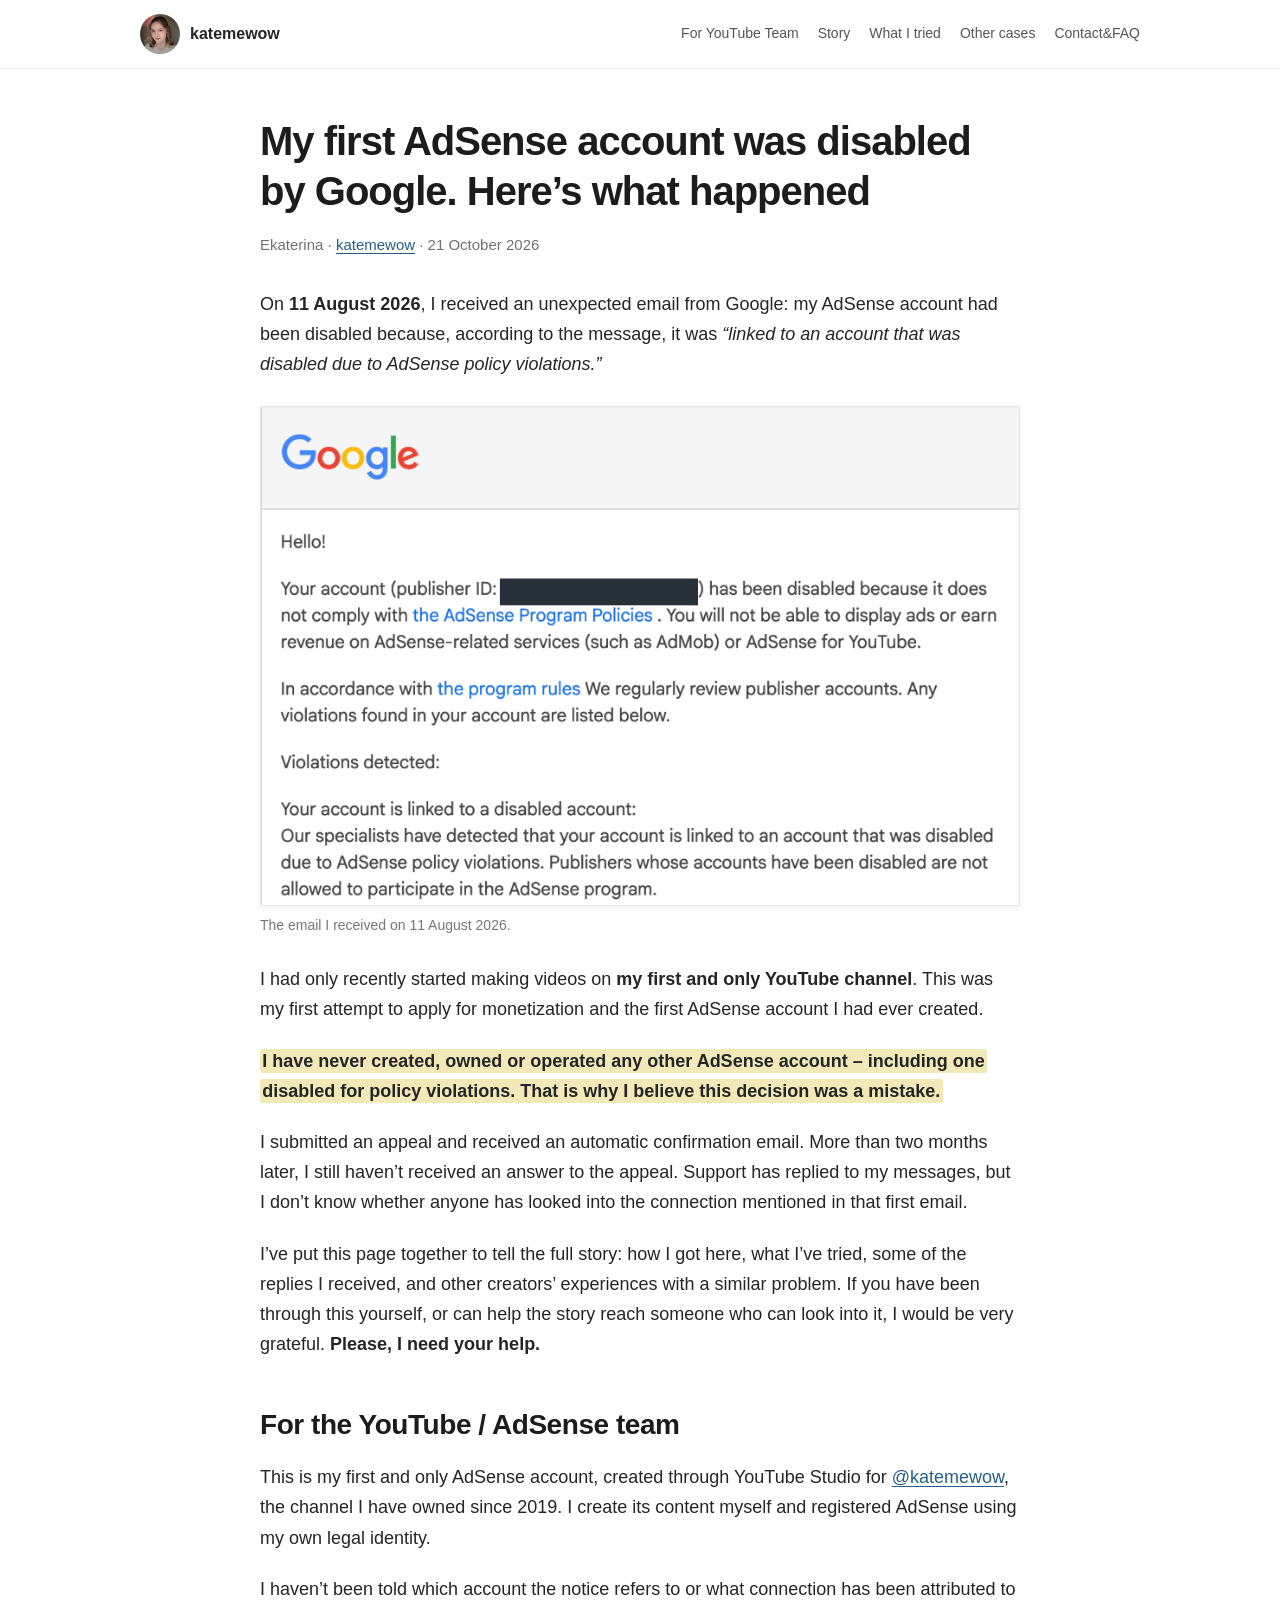
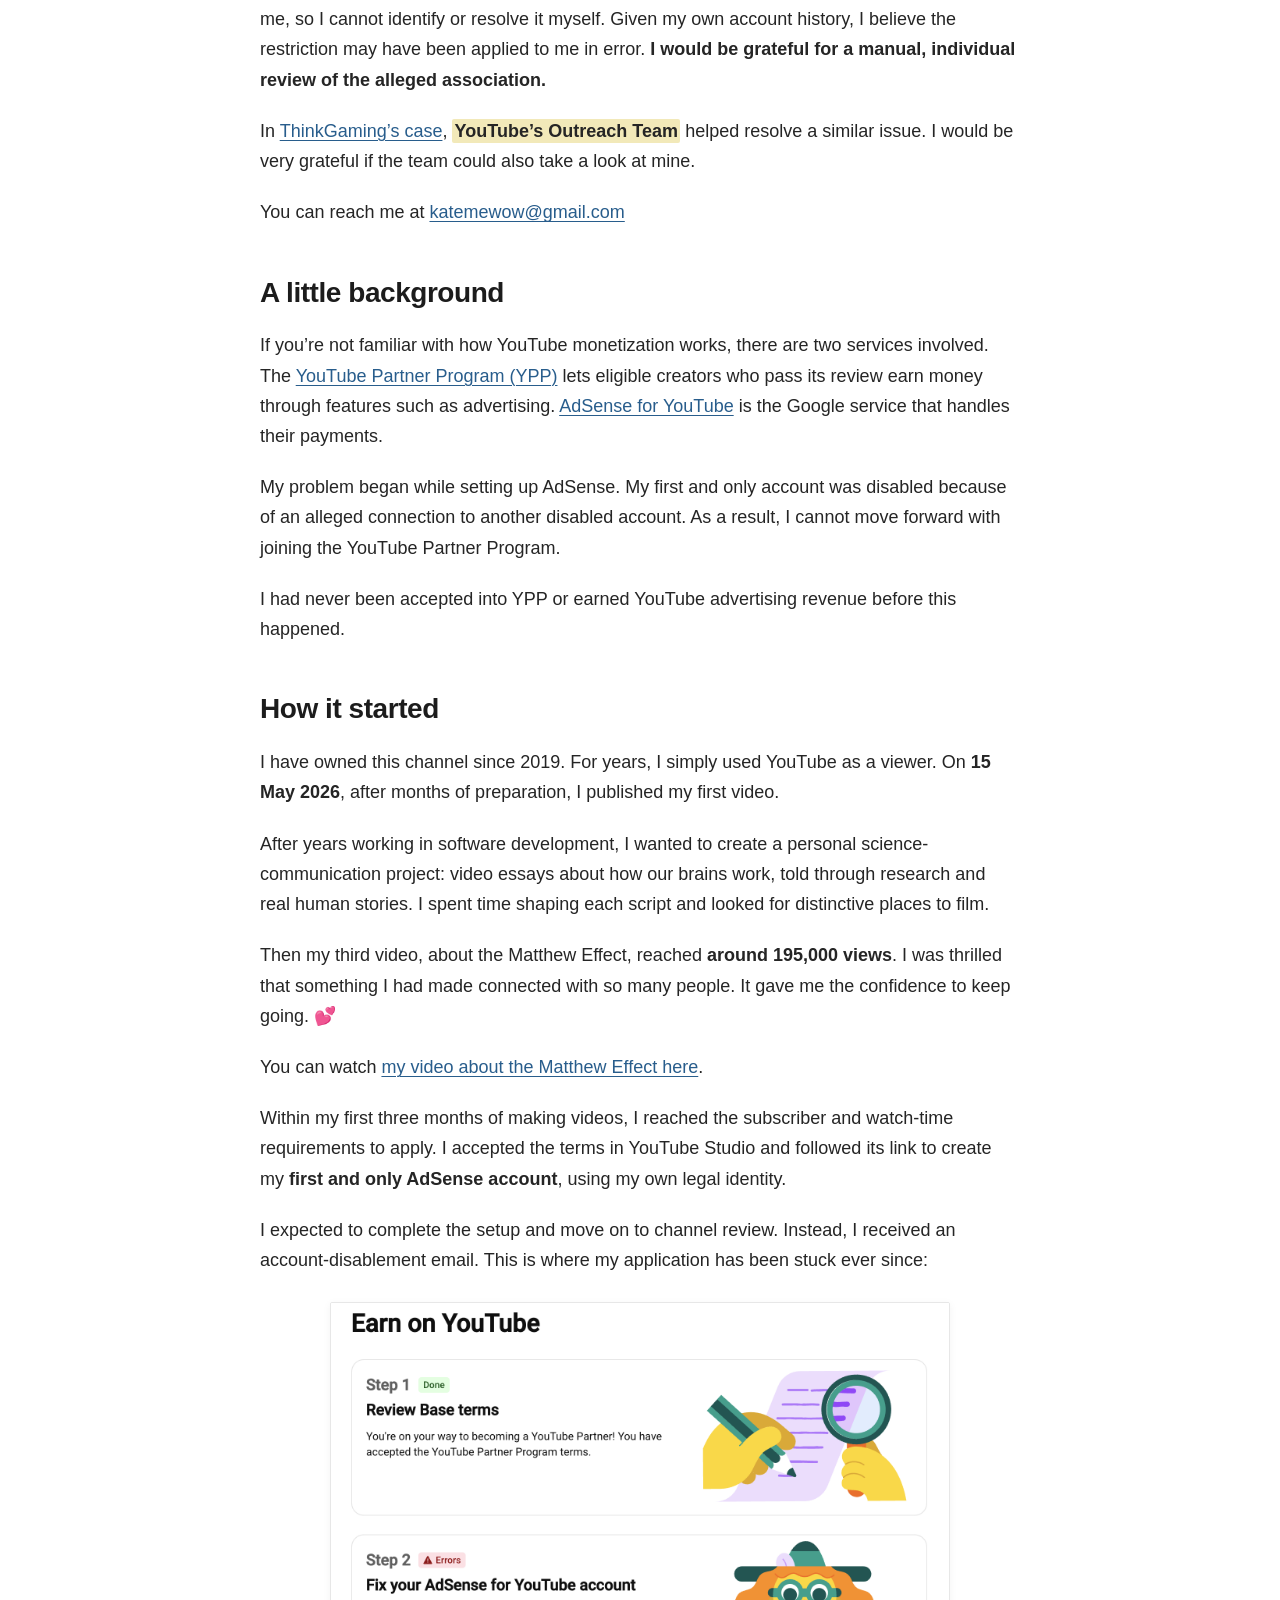
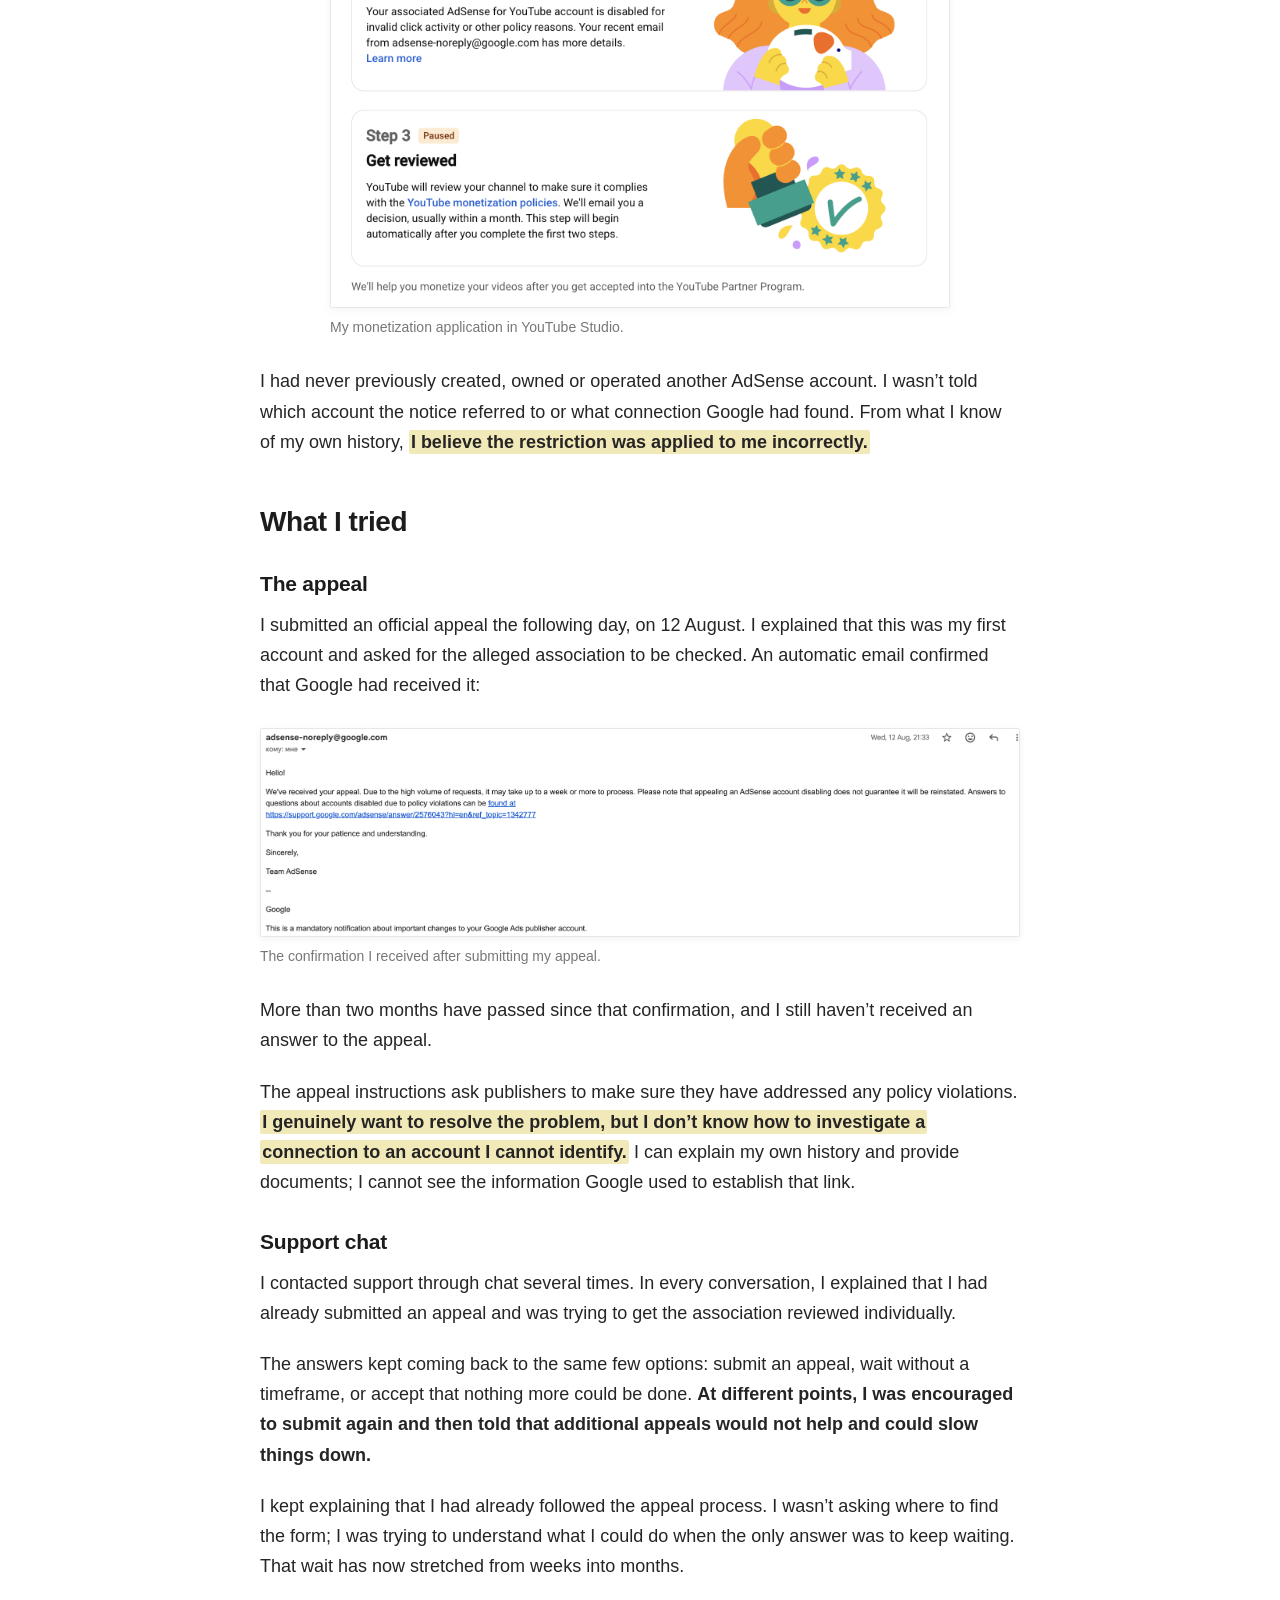
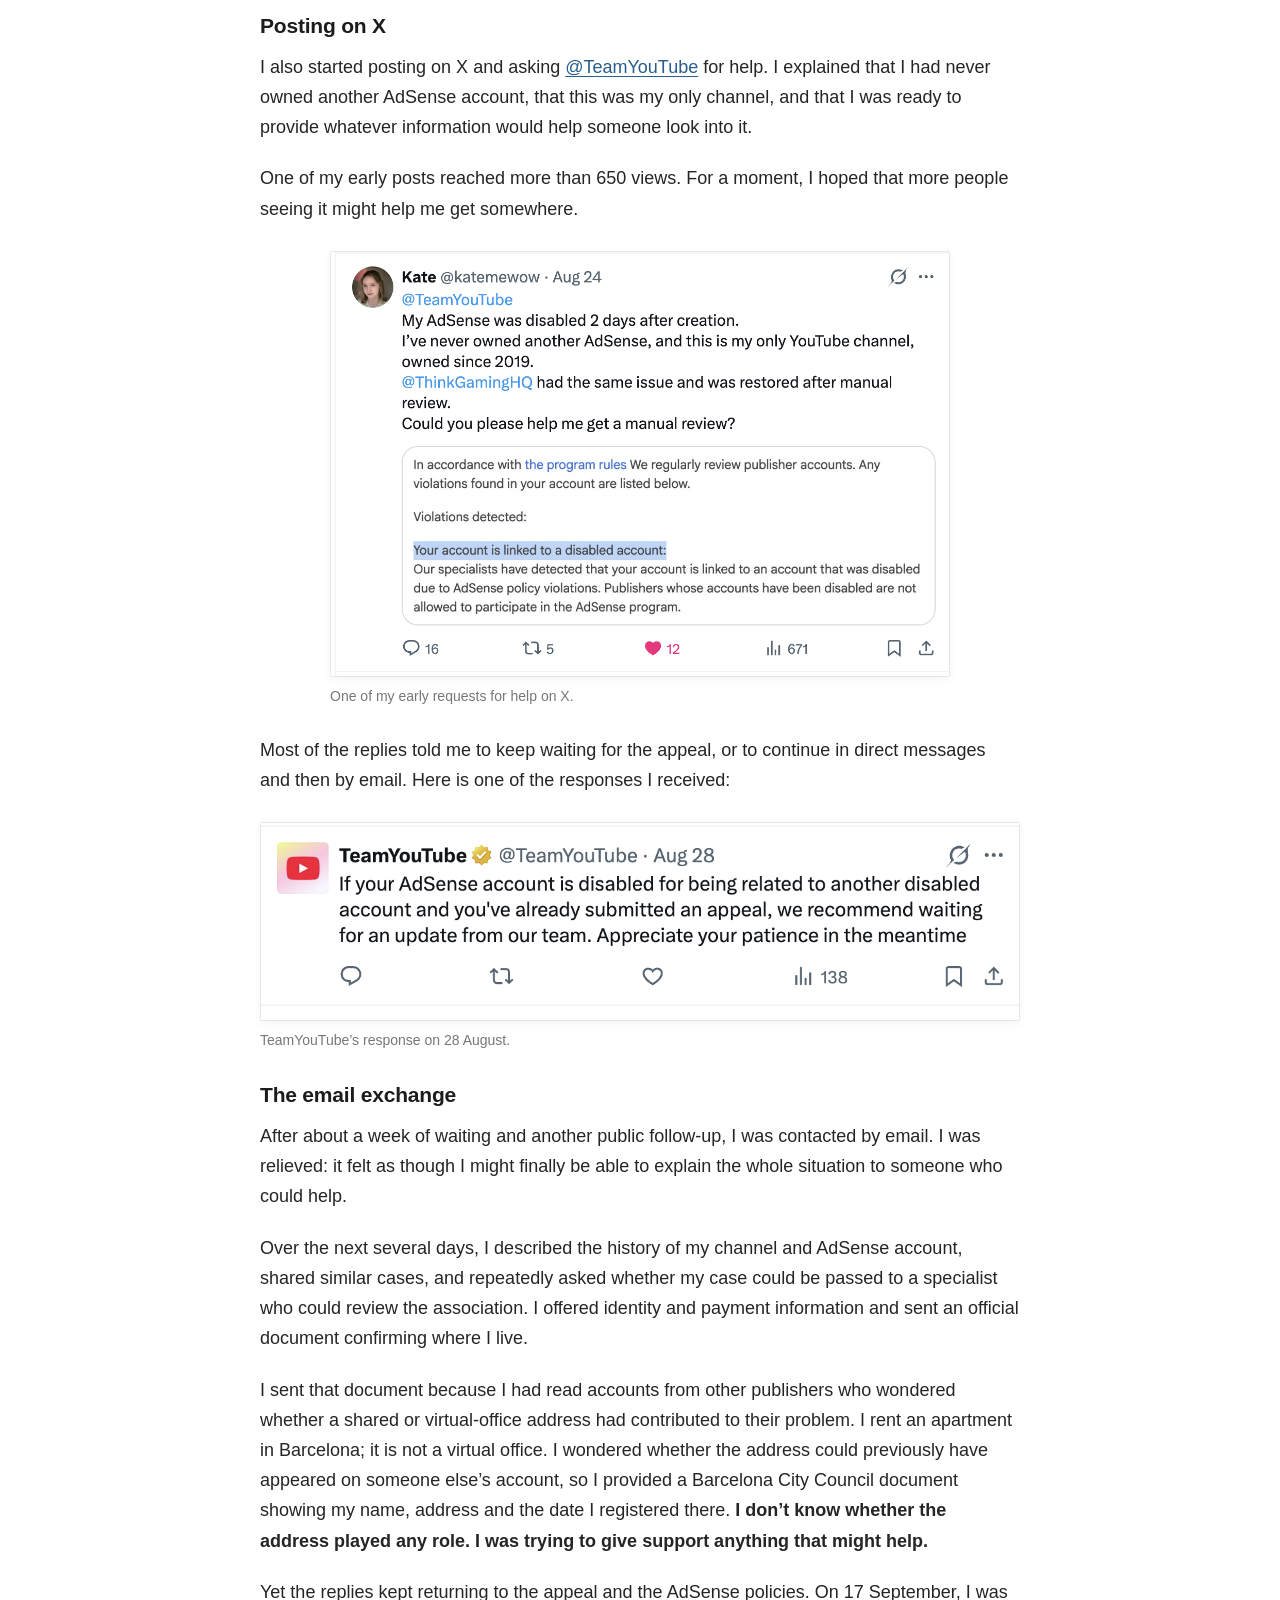
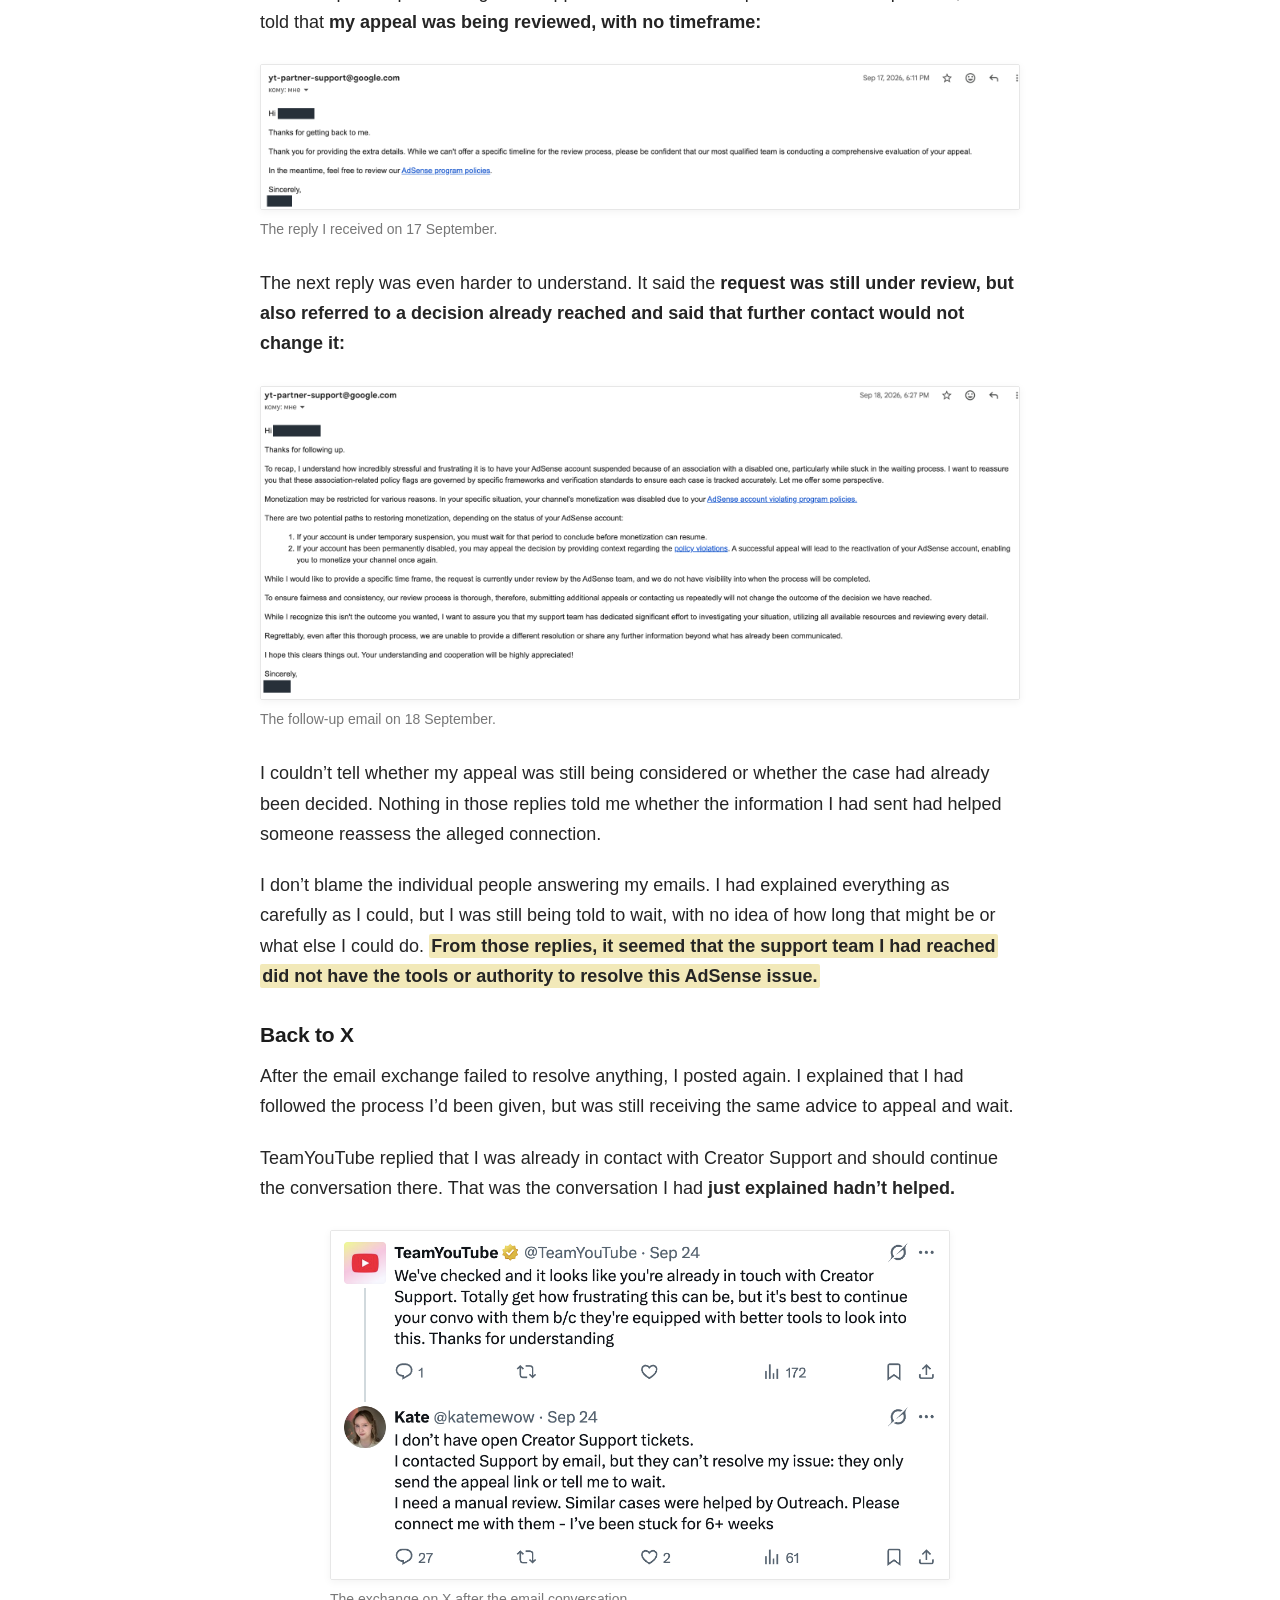
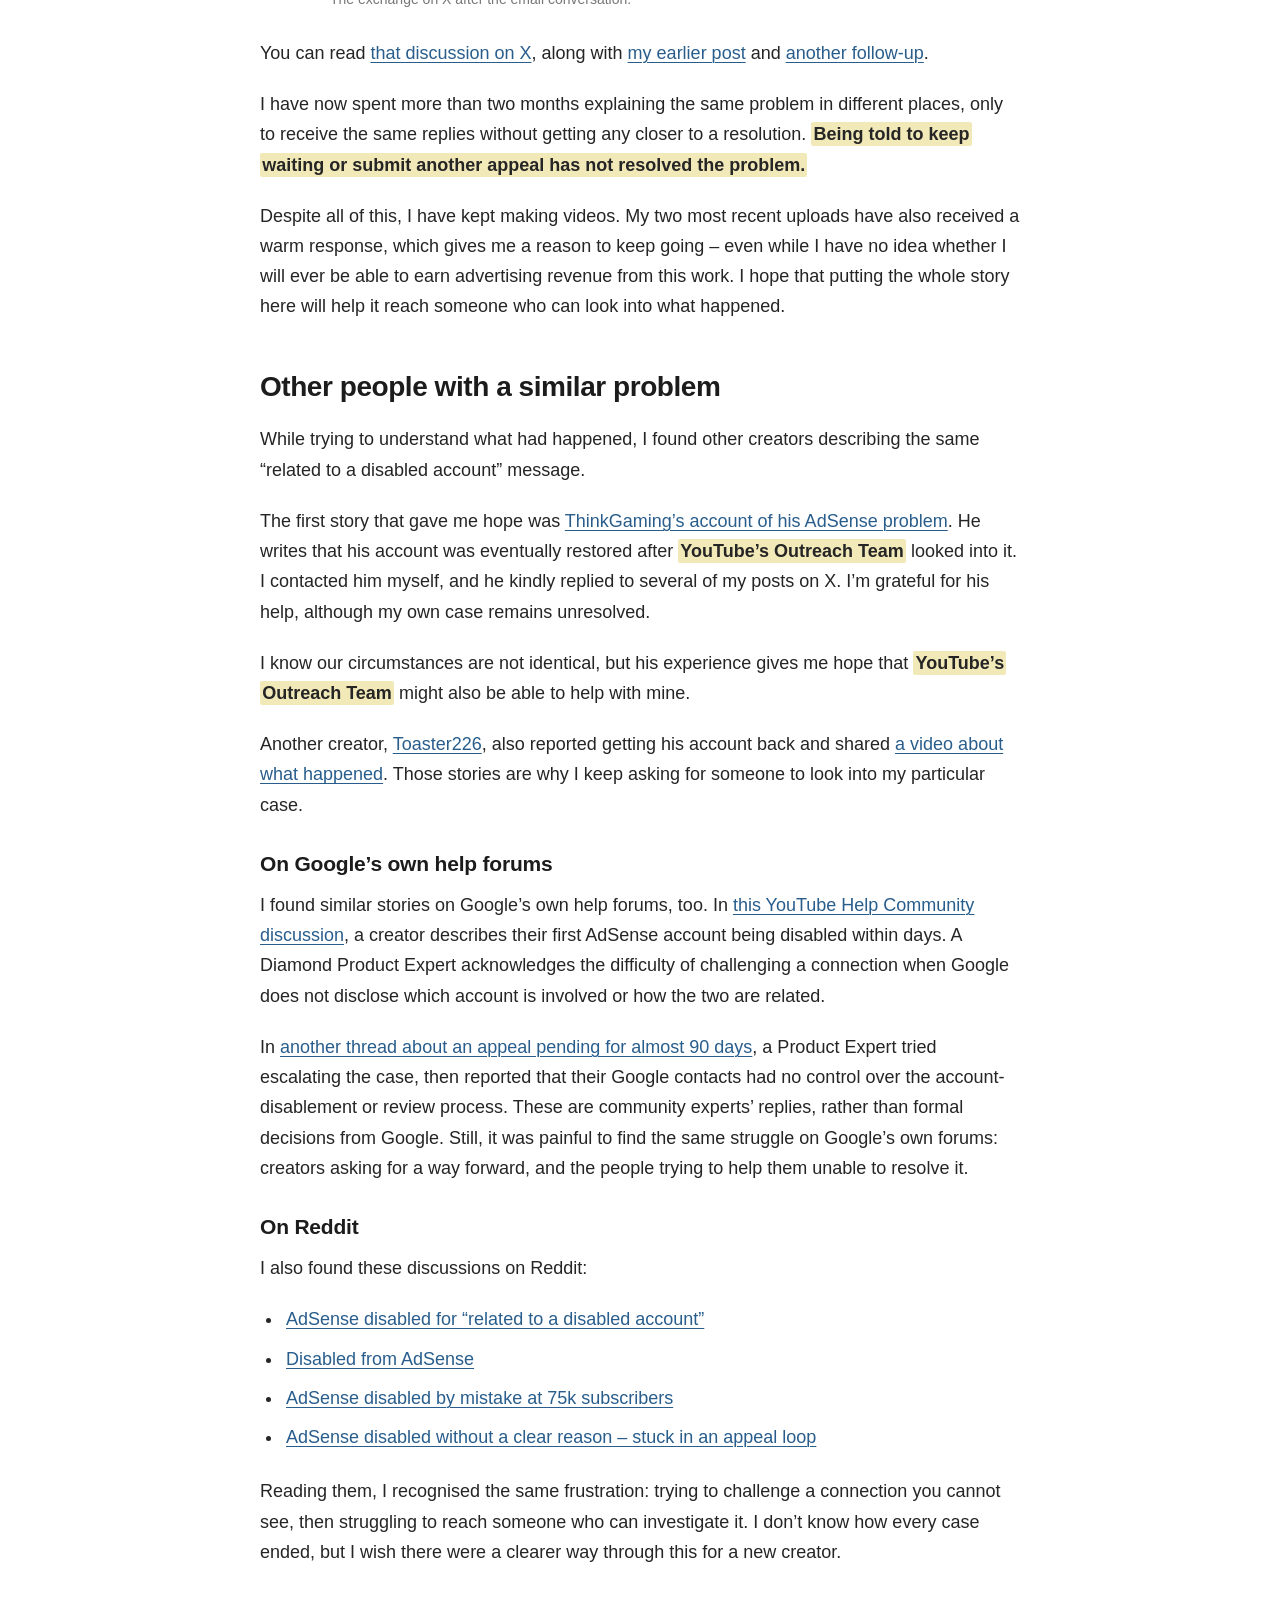
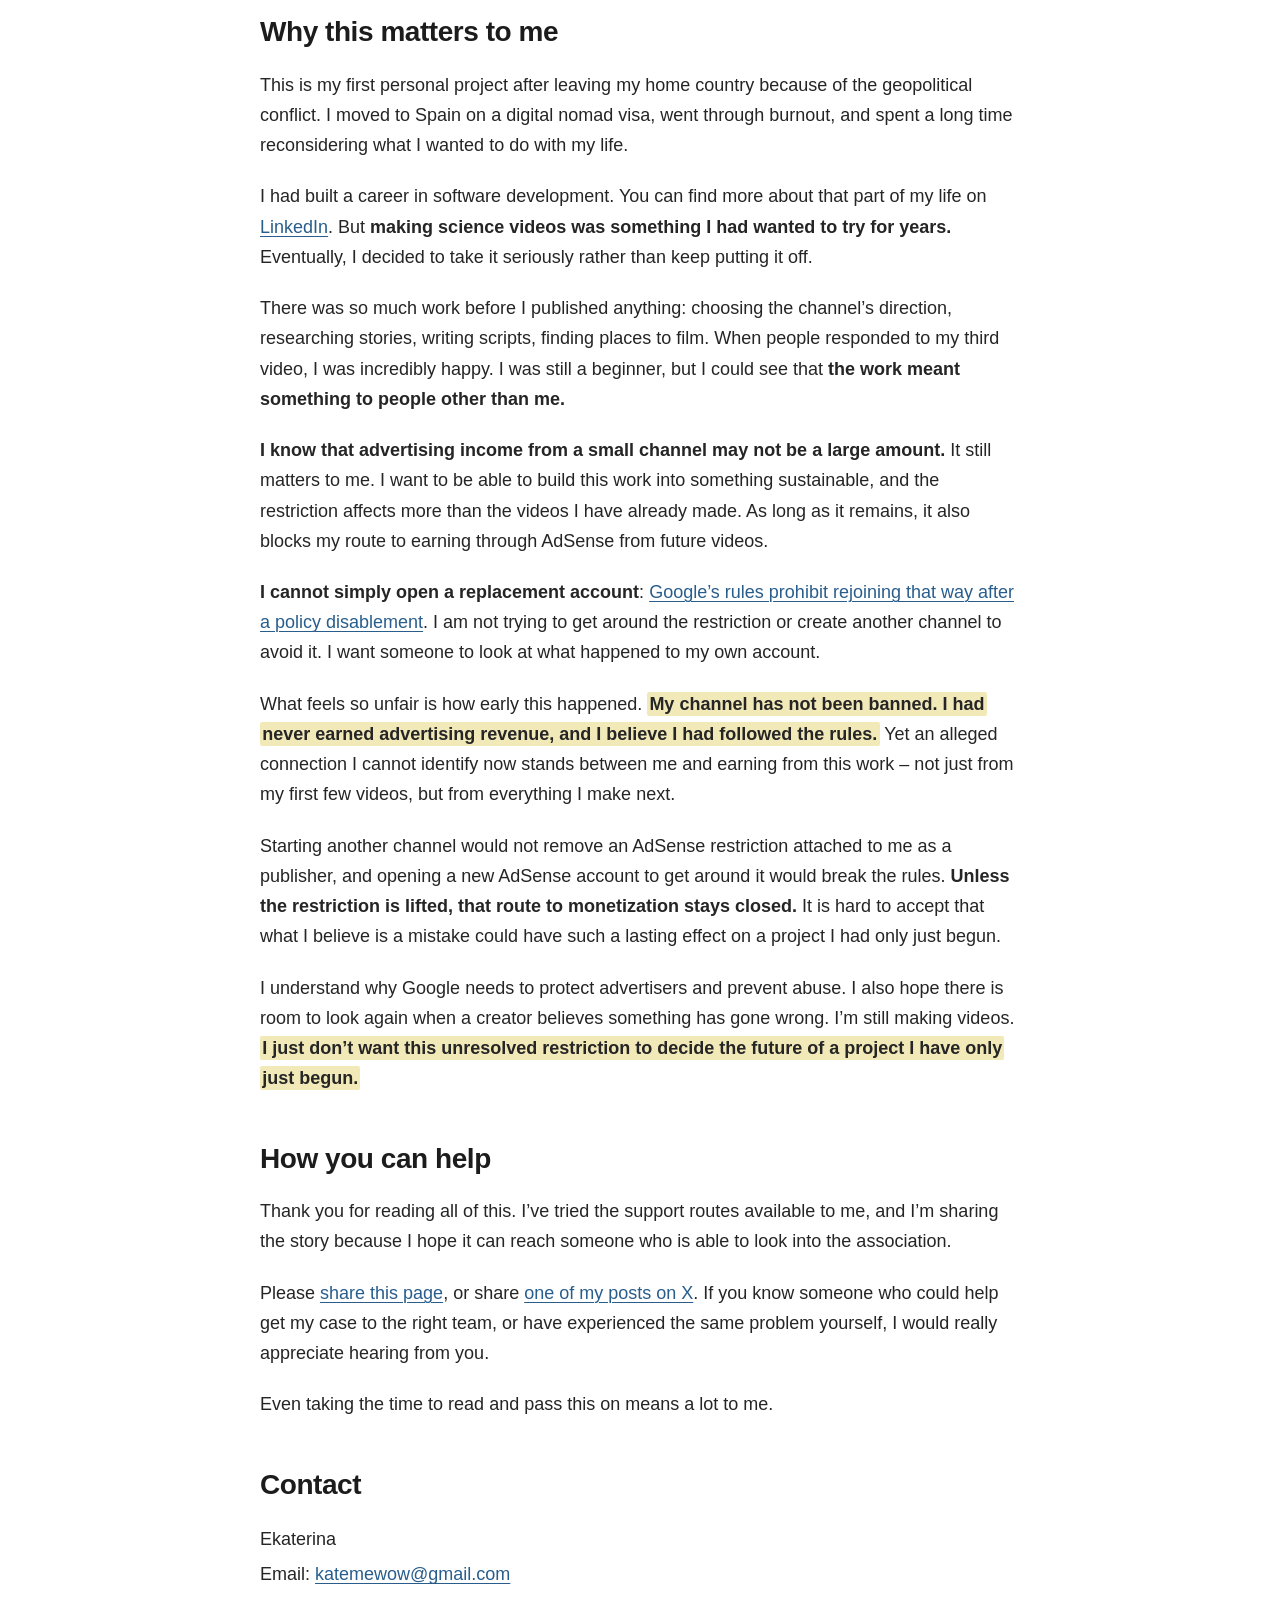
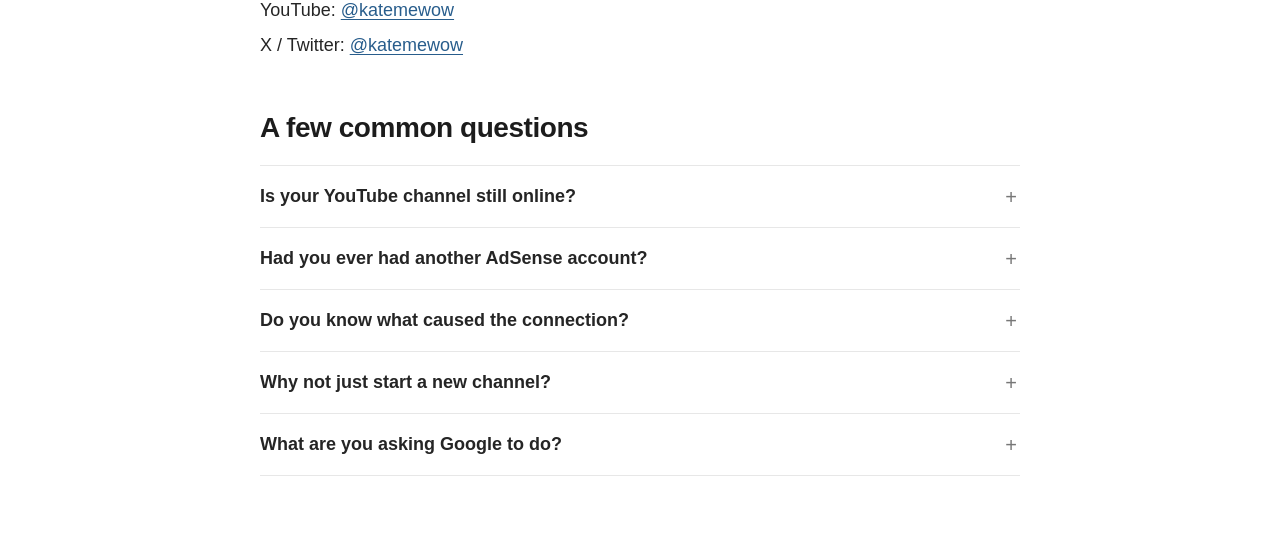
==== adsense-story/index.html @ ad6f1bba "Publish AdSense story" ====
<!DOCTYPE html>

<html lang="en">
<head>
<meta charset="utf-8"/>
<meta content="width=device-width, initial-scale=1" name="viewport"/>
<title>My first AdSense account was disabled by Google. Here’s what happened | katemewow</title>
<meta content="My first AdSense account was disabled as related to a disabled account. I’m sharing what happened, my attempts to get help, and why I’m asking for a manual review." name="description"/>
<meta content="AdSense related to a disabled account, account related to a disabled account, AdSense appeal, katemewow" name="keywords"/>
<link href="https://katemewow.github.io/adsense-story/" rel="canonical"/>
<meta content="article" property="og:type"/>
<meta content="My first AdSense account was disabled by Google. Here’s what happened" property="og:title"/>
<meta content="My first AdSense account was disabled as related to a disabled account. I’m sharing what happened, my attempts to get help, and why I’m asking for a manual review." property="og:description"/>
<meta content="https://katemewow.github.io/adsense-story/" property="og:url"/>
<meta content="https://katemewow.github.io/assets/social-card.png" property="og:image"/>
<meta content="1200" property="og:image:width"/>
<meta content="630" property="og:image:height"/>
<meta content="summary_large_image" name="twitter:card"/>
<meta content="@katemewow" name="twitter:creator"/>
<link href="../assets/favicon.svg" rel="icon" type="image/svg+xml"/>
<link href="../assets/css/article.css?v=4" rel="stylesheet"/>
<script type="application/ld+json">{"@context": "https://schema.org", "@type": "Article", "headline": "My first AdSense account was disabled by Google. Here’s what happened", "description": "My first AdSense account was disabled as related to a disabled account. I’m sharing what happened, my attempts to get help, and why I’m asking for a manual review.", "inLanguage": "en", "author": {"@type": "Person", "name": "Ekaterina", "url": "https://www.youtube.com/@katemewow"}, "dateModified": "2026-10-21", "mainEntityOfPage": "https://katemewow.github.io/adsense-story/"}</script>
<script defer="" src="../assets/js/config.js"></script>
<script defer="" src="../assets/js/article.js"></script>
</head>
<body>
<a class="skip-link" href="#article">Skip to article</a>
<header class="site-header">
<div class="site-header-inner">
<a aria-label="katemewow – back to the top" class="author-link" href="#top">
<img alt="Ekaterina" decoding="async" height="40" src="../assets/avatar.webp" width="40"/>
<span>katemewow</span>
</a>
<nav aria-label="Article sections"><a href="#team">For YouTube Team</a>
<a href="#beginning">Story</a>
<a href="#attempts">What I tried</a>
<a href="#similar-cases">Other cases</a>
<a href="#contact">Contact&amp;FAQ</a>
</nav>
</div>
</header>
<main id="article"><article id="top">
<header>
<h1>My first AdSense account was disabled by Google. Here’s what happened</h1>
<p class="byline">Ekaterina · <a href="https://www.youtube.com/@katemewow">katemewow</a> · 21 October 2026</p>
</header>
<p>On <strong>11 August 2026</strong>, I received an unexpected email from Google: my AdSense account had been disabled because, according to the message, it was <em>“linked to an account that was disabled due to AdSense policy violations.”</em></p>
<figure>
<a aria-label="Open screenshot: Google’s email saying my AdSense account is linked to a disabled account" class="screenshot" href="../assets/evidence/disablement-full.png" rel="noopener" target="_blank">
<img alt="Google’s email saying my AdSense account is linked to a disabled account" decoding="async" height="575" loading="eager" src="../assets/evidence/disablement.webp" width="876"/>
</a>
<figcaption>The email I received on 11 August 2026.</figcaption>
</figure>
<p>I had only recently started making videos on <strong>my first and only YouTube channel</strong>. This was my first attempt to apply for monetization and the first AdSense account I had ever created.</p>
<p><mark>I have never created, owned or operated any other AdSense account – including one disabled for policy violations. That is why I believe this decision was a mistake.</mark></p>
<p>I submitted an appeal and received an automatic confirmation email. More than two months later, I still haven’t received an answer to the appeal. Support has replied to my messages, but I don’t know whether anyone has looked into the connection mentioned in that first email.</p>
<p>I’ve put this page together to tell the full story: how I got here, what I’ve tried, some of the replies I received, and other creators’ experiences with a similar problem. If you have been through this yourself, or can help the story reach someone who can look into it, I would be very grateful. <strong>Please, I need your help.</strong></p>
<section aria-labelledby="team">
<h2 id="team">For the YouTube / AdSense team</h2>
<p>This is my first and only AdSense account, created through YouTube Studio for <a href="https://www.youtube.com/@katemewow">@katemewow</a>, the channel I have owned since 2019. I create its content myself and registered AdSense using my own legal identity.</p>
<p>I haven’t been told which account the notice refers to or what connection has been attributed to me, so I cannot identify or resolve it myself. Given my own account history, I believe the restriction may have been applied to me in error. <strong>I would be grateful for a manual, individual review of the alleged association.</strong></p>
<p>In <a href="#thinkgaming">ThinkGaming’s case</a>, <mark>YouTube’s Outreach Team</mark> helped resolve a similar issue. I would be very grateful if the team could also take a look at mine.</p>
<p>You can reach me at <a href="mailto:katemewow@gmail.com">katemewow@gmail.com</a></p>
</section>
<section aria-labelledby="background">
<h2 id="background">A little background</h2>
<p>If you’re not familiar with how YouTube monetization works, there are two services involved. The <a href="https://support.google.com/youtube/answer/72851?hl=en">YouTube Partner Program (YPP)</a> lets eligible creators who pass its review earn money through features such as advertising. <a href="https://support.google.com/youtube/answer/11602441?hl=en">AdSense for YouTube</a> is the Google service that handles their payments.</p>
<p>My problem began while setting up AdSense. My first and only account was disabled because of an alleged connection to another disabled account. As a result, I cannot move forward with joining the YouTube Partner Program.</p>
<p>I had never been accepted into YPP or earned YouTube advertising revenue before this happened.</p>
</section>
<section aria-labelledby="beginning">
<h2 id="beginning">How it started</h2>
<p>I have owned this channel since 2019. For years, I simply used YouTube as a viewer. On <strong>15 May 2026</strong>, after months of preparation, I published my first video.</p>
<p>After years working in software development, I wanted to create a personal science-communication project: video essays about how our brains work, told through research and real human stories. I spent time shaping each script and looked for distinctive places to film.</p>
<p>Then my third video, about the Matthew Effect, reached <strong>around 195,000 views</strong>. I was thrilled that something I had made connected with so many people. It gave me the confidence to keep going. 💕</p>
<p>You can watch <a href="https://www.youtube.com/watch?v=vVRmbf3TnPk">my video about the Matthew Effect here</a>.</p>
<p>Within my first three months of making videos, I reached the subscriber and watch-time requirements to apply. I accepted the terms in YouTube Studio and followed its link to create my <strong>first and only AdSense account</strong>, using my own legal identity.</p>
<p>I expected to complete the setup and move on to channel review. Instead, I received an account-disablement email. This is where my application has been stuck ever since:</p>
<figure class="compact">
<a aria-label="Open screenshot: YouTube Studio showing an AdSense error and a paused channel review" class="screenshot" href="../assets/evidence/studio-full.png" rel="noopener" target="_blank">
<img alt="YouTube Studio showing an AdSense error and a paused channel review" decoding="async" height="1548" loading="lazy" src="../assets/evidence/studio.webp" width="1584"/>
</a>
<figcaption>My monetization application in YouTube Studio.</figcaption>
</figure>
<p>I had never previously created, owned or operated another AdSense account. I wasn’t told which account the notice referred to or what connection Google had found. From what I know of my own history, <mark>I believe the restriction was applied to me incorrectly.</mark></p>
</section>
<section aria-labelledby="attempts">
<h2 id="attempts">What I tried</h2>
<h3 id="appeal">The appeal</h3>
<p>I submitted an official appeal the following day, on 12 August. I explained that this was my first account and asked for the alleged association to be checked. An automatic email confirmed that Google had received it:</p>
<figure>
<a aria-label="Open screenshot: The automatic email confirming receipt of my appeal on 12 August" class="screenshot" href="../assets/evidence/appeal-full.png" rel="noopener" target="_blank">
<img alt="The automatic email confirming receipt of my appeal on 12 August" decoding="async" height="519" loading="lazy" src="../assets/evidence/appeal.webp" width="1895"/>
</a>
<figcaption>The confirmation I received after submitting my appeal.</figcaption>
</figure>
<p>More than two months have passed since that confirmation, and I still haven’t received an answer to the appeal.</p>
<p>The appeal instructions ask publishers to make sure they have addressed any policy violations. <mark>I genuinely want to resolve the problem, but I don’t know how to investigate a connection to an account I cannot identify.</mark> I can explain my own history and provide documents; I cannot see the information Google used to establish that link.</p>
<h3 id="chat">Support chat</h3>
<p>I contacted support through chat several times. In every conversation, I explained that I had already submitted an appeal and was trying to get the association reviewed individually.</p>
<p>The answers kept coming back to the same few options: submit an appeal, wait without a timeframe, or accept that nothing more could be done. <strong>At different points, I was encouraged to submit again and then told that additional appeals would not help and could slow things down.</strong></p>
<p>I kept explaining that I had already followed the appeal process. I wasn’t asking where to find the form; I was trying to understand what I could do when the only answer was to keep waiting. That wait has now stretched from weeks into months.</p>
<h3 id="x-posts">Posting on X</h3>
<p>I also started posting on X and asking <a href="https://x.com/TeamYouTube">@TeamYouTube</a> for help. I explained that I had never owned another AdSense account, that this was my only channel, and that I was ready to provide whatever information would help someone look into it.</p>
<p>One of my early posts reached more than 650 views. For a moment, I hoped that more people seeing it might help me get somewhere.</p>
<figure class="compact">
<a aria-label="Open screenshot: My early post asking TeamYouTube for a manual review, showing 671 views" class="screenshot" href="../assets/evidence/x-posts-full.png" rel="noopener" target="_blank">
<img alt="My early post asking TeamYouTube for a manual review, showing 671 views" decoding="async" height="822" loading="lazy" src="../assets/evidence/x-posts.webp" width="1199"/>
</a>
<figcaption>One of my early requests for help on X.</figcaption>
</figure>
<p>Most of the replies told me to keep waiting for the appeal, or to continue in direct messages and then by email. Here is one of the responses I received:</p>
<figure>
<a aria-label="Open screenshot: TeamYouTube’s reply recommending that I wait for an appeal update" class="screenshot" href="../assets/evidence/x-wait-full.png" rel="noopener" target="_blank">
<img alt="TeamYouTube’s reply recommending that I wait for an appeal update" decoding="async" height="306" loading="lazy" src="../assets/evidence/x-wait.webp" width="1178"/>
</a>
<figcaption>TeamYouTube’s response on 28 August.</figcaption>
</figure>
<h3 id="email">The email exchange</h3>
<p>After about a week of waiting and another public follow-up, I was contacted by email. I was relieved: it felt as though I might finally be able to explain the whole situation to someone who could help.</p>
<p>Over the next several days, I described the history of my channel and AdSense account, shared similar cases, and repeatedly asked whether my case could be passed to a specialist who could review the association. I offered identity and payment information and sent an official document confirming where I live.</p>
<p>I sent that document because I had read accounts from other publishers who wondered whether a shared or virtual-office address had contributed to their problem. I rent an apartment in Barcelona; it is not a virtual office. I wondered whether the address could previously have appeared on someone else’s account, so I provided a Barcelona City Council document showing my name, address and the date I registered there. <strong>I don’t know whether the address played any role. I was trying to give support anything that might help.</strong></p>
<p>Yet the replies kept returning to the appeal and the AdSense policies. On 17 September, I was told that <strong>my appeal was being reviewed, with no timeframe:</strong></p>
<figure>
<a aria-label="Open screenshot: The 17 September email saying the appeal is being reviewed, with no timeframe" class="screenshot" href="../assets/evidence/support-17-full.png" rel="noopener" target="_blank">
<img alt="The 17 September email saying the appeal is being reviewed, with no timeframe" decoding="async" height="360" loading="lazy" src="../assets/evidence/support-17.webp" width="1902"/>
</a>
<figcaption>The reply I received on 17 September.</figcaption>
</figure>
<p>The next reply was even harder to understand. It said the <strong>request was still under review, but also referred to a decision already reached and said that further contact would not change it:</strong></p>
<figure>
<a aria-label="Open screenshot: The 18 September email referring both to a review in progress and a decision already reached" class="screenshot" href="../assets/evidence/support-18-full.png" rel="noopener" target="_blank">
<img alt="The 18 September email referring both to a review in progress and a decision already reached" decoding="async" height="781" loading="lazy" src="../assets/evidence/support-18.webp" width="1892"/>
</a>
<figcaption>The follow-up email on 18 September.</figcaption>
</figure>
<p>I couldn’t tell whether my appeal was still being considered or whether the case had already been decided. Nothing in those replies told me whether the information I had sent had helped someone reassess the alleged connection.</p>
<p>I don’t blame the individual people answering my emails. I had explained everything as carefully as I could, but I was still being told to wait, with no idea of how long that might be or what else I could do. <mark>From those replies, it seemed that the support team I had reached did not have the tools or authority to resolve this AdSense issue.</mark></p>
<h3 id="back-to-x">Back to X</h3>
<p>After the email exchange failed to resolve anything, I posted again. I explained that I had followed the process I’d been given, but was still receiving the same advice to appeal and wait.</p>
<p>TeamYouTube replied that I was already in contact with Creator Support and should continue the conversation there. That was the conversation I had <strong>just explained hadn’t helped.</strong></p>
<figure class="compact">
<a aria-label="Open screenshot: TeamYouTube sending me back to Creator Support after I explained that email support had not resolved the issue" class="screenshot" href="../assets/evidence/x-loop-full.png" rel="noopener" target="_blank">
<img alt="TeamYouTube sending me back to Creator Support after I explained that email support had not resolved the issue" decoding="async" height="665" loading="lazy" src="../assets/evidence/x-loop.webp" width="1182"/>
</a>
<figcaption>The exchange on X after the email conversation.</figcaption>
</figure>
<p>You can read <a href="https://x.com/katemewow/status/2103112732320923792">that discussion on X</a>, along with <a href="https://x.com/katemewow/status/2091865758900908198">my earlier post</a> and <a href="https://x.com/katemewow/status/2096959332571034076">another follow-up</a>.</p>
<p>I have now spent more than two months explaining the same problem in different places, only to receive the same replies without getting any closer to a resolution. <mark>Being told to keep waiting or submit another appeal has not resolved the problem.</mark></p>
<p>Despite all of this, I have kept making videos. My two most recent uploads have also received a warm response, which gives me a reason to keep going – even while I have no idea whether I will ever be able to earn advertising revenue from this work. I hope that putting the whole story here will help it reach someone who can look into what happened.</p>
</section>
<section aria-labelledby="similar-cases">
<h2 id="similar-cases">Other people with a similar problem</h2>
<p>While trying to understand what had happened, I found other creators describing the same “related to a disabled account” message.</p>
<p id="thinkgaming">The first story that gave me hope was <a href="https://thinkgaminghq.com/adsense-story/">ThinkGaming’s account of his AdSense problem</a>. He writes that his account was eventually restored after <mark>YouTube’s Outreach Team</mark> looked into it. I contacted him myself, and he kindly replied to several of my posts on X. I’m grateful for his help, although my own case remains unresolved.</p>
<p>I know our circumstances are not identical, but his experience gives me hope that <mark>YouTube’s Outreach Team</mark> might also be able to help with mine.</p>
<p>Another creator, <a href="https://x.com/Toaster226AoE">Toaster226</a>, also reported getting his account back and shared <a href="https://www.youtube.com/watch?v=miUedWSY6kc">a video about what happened</a>. Those stories are why I keep asking for someone to look into my particular case.</p>
<h3 id="help-community">On Google’s own help forums</h3>
<p>I found similar stories on Google’s own help forums, too. In <a href="https://support.google.com/youtube/thread/449106721/%E2%81%A0urgent-help-innocent-creator-frozen-at-step-2-for-40-days-due-to-adsense-false-positive-glitch?hl=en">this YouTube Help Community discussion</a>, a creator describes their first AdSense account being disabled within days. A Diamond Product Expert acknowledges the difficulty of challenging a connection when Google does not disclose which account is involved or how the two are related.</p>
<p>In <a href="https://support.google.com/adsense/thread/411649320/adsense-account-terminated-due-to-%E2%80%9Crelated-account%E2%80%9D-%E2%80%93-appeal-pending-for-almost-90-days?hl=en">another thread about an appeal pending for almost 90 days</a>, a Product Expert tried escalating the case, then reported that their Google contacts had no control over the account-disablement or review process. These are community experts’ replies, rather than formal decisions from Google. Still, it was painful to find the same struggle on Google’s own forums: creators asking for a way forward, and the people trying to help them unable to resolve it.</p>
<h3>On Reddit</h3><p>I also found these discussions on Reddit:</p>
<ul class="reading-links">
<li><a href="https://www.reddit.com/r/AdsenseAlternatives/comments/1vllliq/adsense_disabled_for_related_to_a_disabled/">AdSense disabled for “related to a disabled account”</a></li>
<li><a href="https://www.reddit.com/r/PartneredYoutube/comments/1u2se1j/disabled_from_adsense/">Disabled from AdSense</a></li>
<li><a href="https://www.reddit.com/r/Adsense/comments/1hb514u/adsense_disabled_by_mistake_at_75k_subscribers/">AdSense disabled by mistake at 75k subscribers</a></li>
<li><a href="https://www.reddit.com/r/PartneredYoutube/comments/1hb4xc2/adsense_disabled_without_clear_reason_stuck_in/">AdSense disabled without a clear reason – stuck in an appeal loop</a></li>
</ul>
<p>Reading them, I recognised the same frustration: trying to challenge a connection you cannot see, then struggling to reach someone who can investigate it. I don’t know how every case ended, but I wish there were a clearer way through this for a new creator.</p>
</section>
<section aria-labelledby="why-it-matters">
<h2 id="why-it-matters">Why this matters to me</h2>
<p>This is my first personal project after leaving my home country because of the geopolitical conflict. I moved to Spain on a digital nomad visa, went through burnout, and spent a long time reconsidering what I wanted to do with my life.</p>
<p>I had built a career in software development. You can find more about that part of my life on <a href="https://www.linkedin.com/in/ekaterina-zelenkina-830b6a368">LinkedIn</a>. But <strong>making science videos was something I had wanted to try for years.</strong> Eventually, I decided to take it seriously rather than keep putting it off.</p>
<p>There was so much work before I published anything: choosing the channel’s direction, researching stories, writing scripts, finding places to film. When people responded to my third video, I was incredibly happy. I was still a beginner, but I could see that <strong>the work meant something to people other than me.</strong></p>
<p><strong>I know that advertising income from a small channel may not be a large amount.</strong> It still matters to me. I want to be able to build this work into something sustainable, and the restriction affects more than the videos I have already made. As long as it remains, it also blocks my route to earning through AdSense from future videos.</p>
<p><strong>I cannot simply open a replacement account</strong>: <a href="https://support.google.com/adsense/answer/2576043?hl=en">Google’s rules prohibit rejoining that way after a policy disablement</a>. I am not trying to get around the restriction or create another channel to avoid it. I want someone to look at what happened to my own account.</p>
<p>What feels so unfair is how early this happened. <mark>My channel has not been banned. I had never earned advertising revenue, and I believe I had followed the rules.</mark> Yet an alleged connection I cannot identify now stands between me and earning from this work – not just from my first few videos, but from everything I make next.</p>
<p>Starting another channel would not remove an AdSense restriction attached to me as a publisher, and opening a new AdSense account to get around it would break the rules. <strong>Unless the restriction is lifted, that route to monetization stays closed.</strong> It is hard to accept that what I believe is a mistake could have such a lasting effect on a project I had only just begun.</p>
<p>I understand why Google needs to protect advertisers and prevent abuse. I also hope there is room to look again when a creator believes something has gone wrong. I’m still making videos. <mark>I just don’t want this unresolved restriction to decide the future of a project I have only just begun.</mark></p>
</section>
<section aria-labelledby="help">
<h2 id="help">How you can help</h2>
<p>Thank you for reading all of this. I’ve tried the support routes available to me, and I’m sharing the story because I hope it can reach someone who is able to look into the association.</p>
<p>Please <a class="share-page" href="https://katemewow.github.io/adsense-story/">share this page</a>, or share <a class="main-post" href="https://x.com/katemewow">one of my posts on X</a>. If you know someone who could help get my case to the right team, or have experienced the same problem yourself, I would really appreciate hearing from you.</p>
<p>Even taking the time to read and pass this on means a lot to me.</p>
</section>
<section aria-labelledby="contact">
<h2 id="contact">Contact</h2>
<p class="contact-lines">Ekaterina<br/>
Email: <a href="mailto:katemewow@gmail.com">katemewow@gmail.com</a><br/>
YouTube: <a href="https://www.youtube.com/@katemewow">@katemewow</a><br/>
X / Twitter: <a href="https://x.com/katemewow">@katemewow</a></p>
</section>
<section aria-labelledby="questions">
<h2 id="questions">A few common questions</h2>
<details class="faq-item"><summary>Is your YouTube channel still online?</summary><p>Yes. The channel is still online, and I continue to publish videos. The problem is with my first AdSense account, which prevents my first YPP application from moving forward.</p></details>
<details class="faq-item"><summary>Had you ever had another AdSense account?</summary><p>No. This was the first one I had ever created. I had never owned or operated another AdSense account, including an account disabled for policy violations.</p></details>
<details class="faq-item"><summary>Do you know what caused the connection?</summary><p>No. The email gives the reason as a link to another disabled account, but I haven’t been told which account or what the connection is. I have explained my own account history to support and provided information that I hoped would help.</p></details>
<details class="faq-item">
<summary>Why not just start a new channel?</summary>
<p>The restriction is on my AdSense account, not just on one YouTube channel. Starting again would not make me eligible to receive payments through AdSense while it remains in place. <a href="https://support.google.com/adsense/answer/2576043?hl=en">Google does not allow publishers disabled for policy reasons to rejoin by opening a new AdSense account.</a></p>
<p>A replacement account would also have a real connection to a disabled account – this one – because both would be mine. I don’t want to create a genuine policy problem while trying to resolve what I believe is a mistake. I want to resolve the issue with my original account, not work around it.</p>
</details><details class="faq-item"><summary>What are you asking Google to do?</summary><p>I’m asking for a manual, individual review of the alleged association, taking my own identity and account history into account.</p></details>
</section>
</article></main>
</body>
</html>
---- assets/css/article.css ----
:root { color-scheme: light; --header-height: 69px; --highlight: #f2e9b9; }
* { box-sizing: border-box; }
html { -webkit-text-size-adjust: 100%; scroll-padding-top: calc(var(--header-height) + 24px); }
body {
  margin: 0;
  background: #fff;
  color: #252525;
  font-family: -apple-system, BlinkMacSystemFont, "Segoe UI", Arial, sans-serif;
  font-size: 18px;
  line-height: 1.68;
}
main { width: min(100% - 48px, 760px); margin: 48px auto 80px; }
h1, h2, h3 { color: #1c1c1c; font-weight: 700; line-height: 1.24; }
h1 { font-size: 40px; letter-spacing: -1px; margin: 0 0 18px; }
h2 { font-size: 28px; letter-spacing: -0.45px; margin: 48px 0 20px; }
h3 { font-size: 21px; letter-spacing: -0.2px; margin: 31px 0 13px; }
p { margin: 0 0 21px; }
.byline { font-size: 15px; line-height: 1.5; color: #717171; margin-bottom: 32px; }
a { color: #285d8c; text-decoration: underline; text-underline-offset: 3px; text-decoration-thickness: 1px; overflow-wrap: anywhere; }
a:hover { color: #173f63; }
a:focus-visible { outline: 2px solid currentColor; outline-offset: 4px; }
strong { font-weight: 650; }
figure { margin: 27px 0 28px; }
figure a { display: block; color: inherit; }
figure img { display: block; width: 100%; height: auto; border: 1px solid #e7e7e7; border-radius: 2px; box-shadow: 0 2px 9px rgb(0 0 0 / 5%); }
figure.compact { max-width: 620px; margin-left: auto; margin-right: auto; }
figcaption { color: #777; font-size: 14px; line-height: 1.5; margin-top: 9px; }
ul { margin: 8px 0 24px; padding-left: 23px; }
li { padding-left: 3px; margin: 9px 0; }

@media (max-width: 600px) {
  body { font-size: 17px; line-height: 1.67; }
  main { width: calc(100% - 36px); margin: 29px auto 52px; }
  h1 { font-size: 32px; line-height: 1.2; letter-spacing: -0.65px; }
  h2 { font-size: 25px; margin-top: 37px; }
  h3 { font-size: 20px; margin-top: 27px; }
  .byline { font-size: 14px; margin-bottom: 26px; }
  figure { margin: 23px 0; }
  p { margin-bottom: 19px; }
}
@media print {
  main { width: 100%; margin: 0; }
  body { font-size: 11pt; }
  h1 { font-size: 25pt; }
  h2 { font-size: 18pt; }
  h3 { font-size: 13pt; }
  h1, h2, h3 { break-after: avoid; }
  figure { break-inside: avoid; }
  figure img { box-shadow: none; }
  a { color: inherit; }
}

/* A small reading header: no cards, menus, or decorative controls. */
.site-header { position: sticky; top: 0; z-index: 10; background: #fff; border-bottom: 1px solid #ededed; }
.site-header-inner { width: min(100% - 48px, 1000px); margin: auto; min-height: 68px; display: flex; align-items: center; justify-content: space-between; gap: 24px; padding: 12px 0; }
.author-link { display: inline-flex; align-items: center; gap: 10px; flex: 0 0 auto; font-size: 16px; font-weight: 600; text-decoration: none; color: #252525; }
.author-link img { width: 40px; height: 40px; border-radius: 50%; object-fit: cover; }
.site-header nav { display: flex; flex-wrap: wrap; gap: 4px 19px; align-items: center; }
.site-header nav a { font-size: 14px; line-height: 1.8; color: #555; text-decoration: none; white-space: nowrap; padding: 4px 0; }
.site-header nav a:hover { color: #252525; text-decoration: underline; }
mark {
  color: inherit;
  background: var(--highlight);
  font-weight: 700;
  padding: .10em .12em .12em;
  border-radius: 2px;
  -webkit-box-decoration-break: clone;
  box-decoration-break: clone;
}
mark strong { font-weight: inherit; }
.skip-link { position: fixed; left: 16px; top: -100px; z-index: 20; background: white; padding: 10px 16px; }
.skip-link:focus { top: 8px; }
.contact-lines { line-height: 1.95; }
.faq-item { margin: 0; border-top: 1px solid #e7e7e7; }
.faq-item:last-child { border-bottom: 1px solid #e7e7e7; }
.faq-item summary { cursor: pointer; padding: 17px 26px 17px 0; font-weight: 600; line-height: 1.5; position: relative; list-style: none; }
.faq-item summary::-webkit-details-marker { display: none; }
.faq-item summary::after { content: '+'; position: absolute; right: 3px; top: 16px; font-size: 20px; font-weight: 400; color: #777; }
.faq-item[open] summary::after { content: '−'; }
.faq-item summary:focus-visible { outline: 2px solid #285d8c; outline-offset: 3px; }
.faq-item p { margin: 0 0 18px; }
@media (max-width: 850px) {
  :root { --header-height: 119px; }
  .site-header-inner { align-items: flex-start; flex-direction: column; gap: 4px; padding: 10px 0 8px; }
  .author-link img { width: 32px; height: 32px; }
  .site-header nav { gap: 2px 17px; }
  .site-header nav a { font-size: 13px; padding: 2px 0; }
}
@media (max-width: 600px) {
  .site-header-inner { width: calc(100% - 36px); }
  .author-link { font-size: 15px; gap: 9px; }
}
@media print {
  .site-header, .skip-link { display: none; }
  mark { background: none; text-decoration: underline; }
}
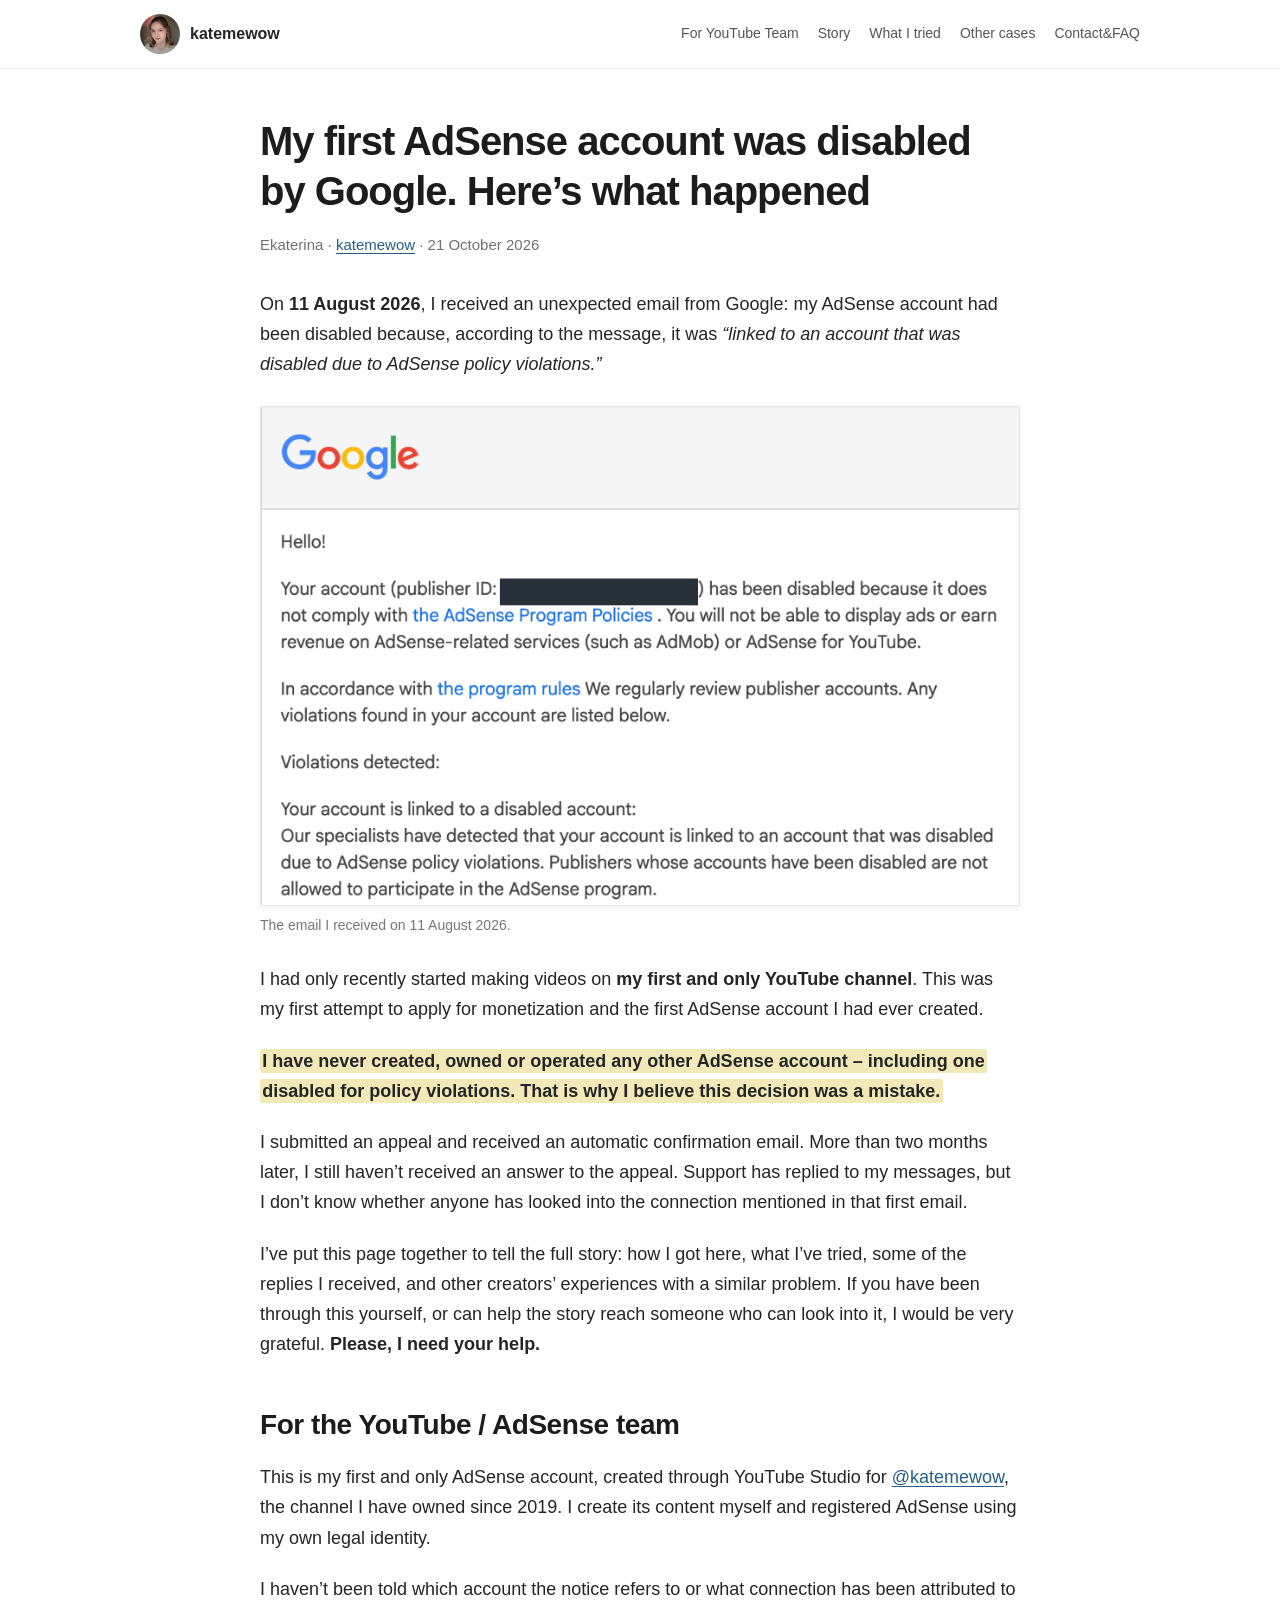
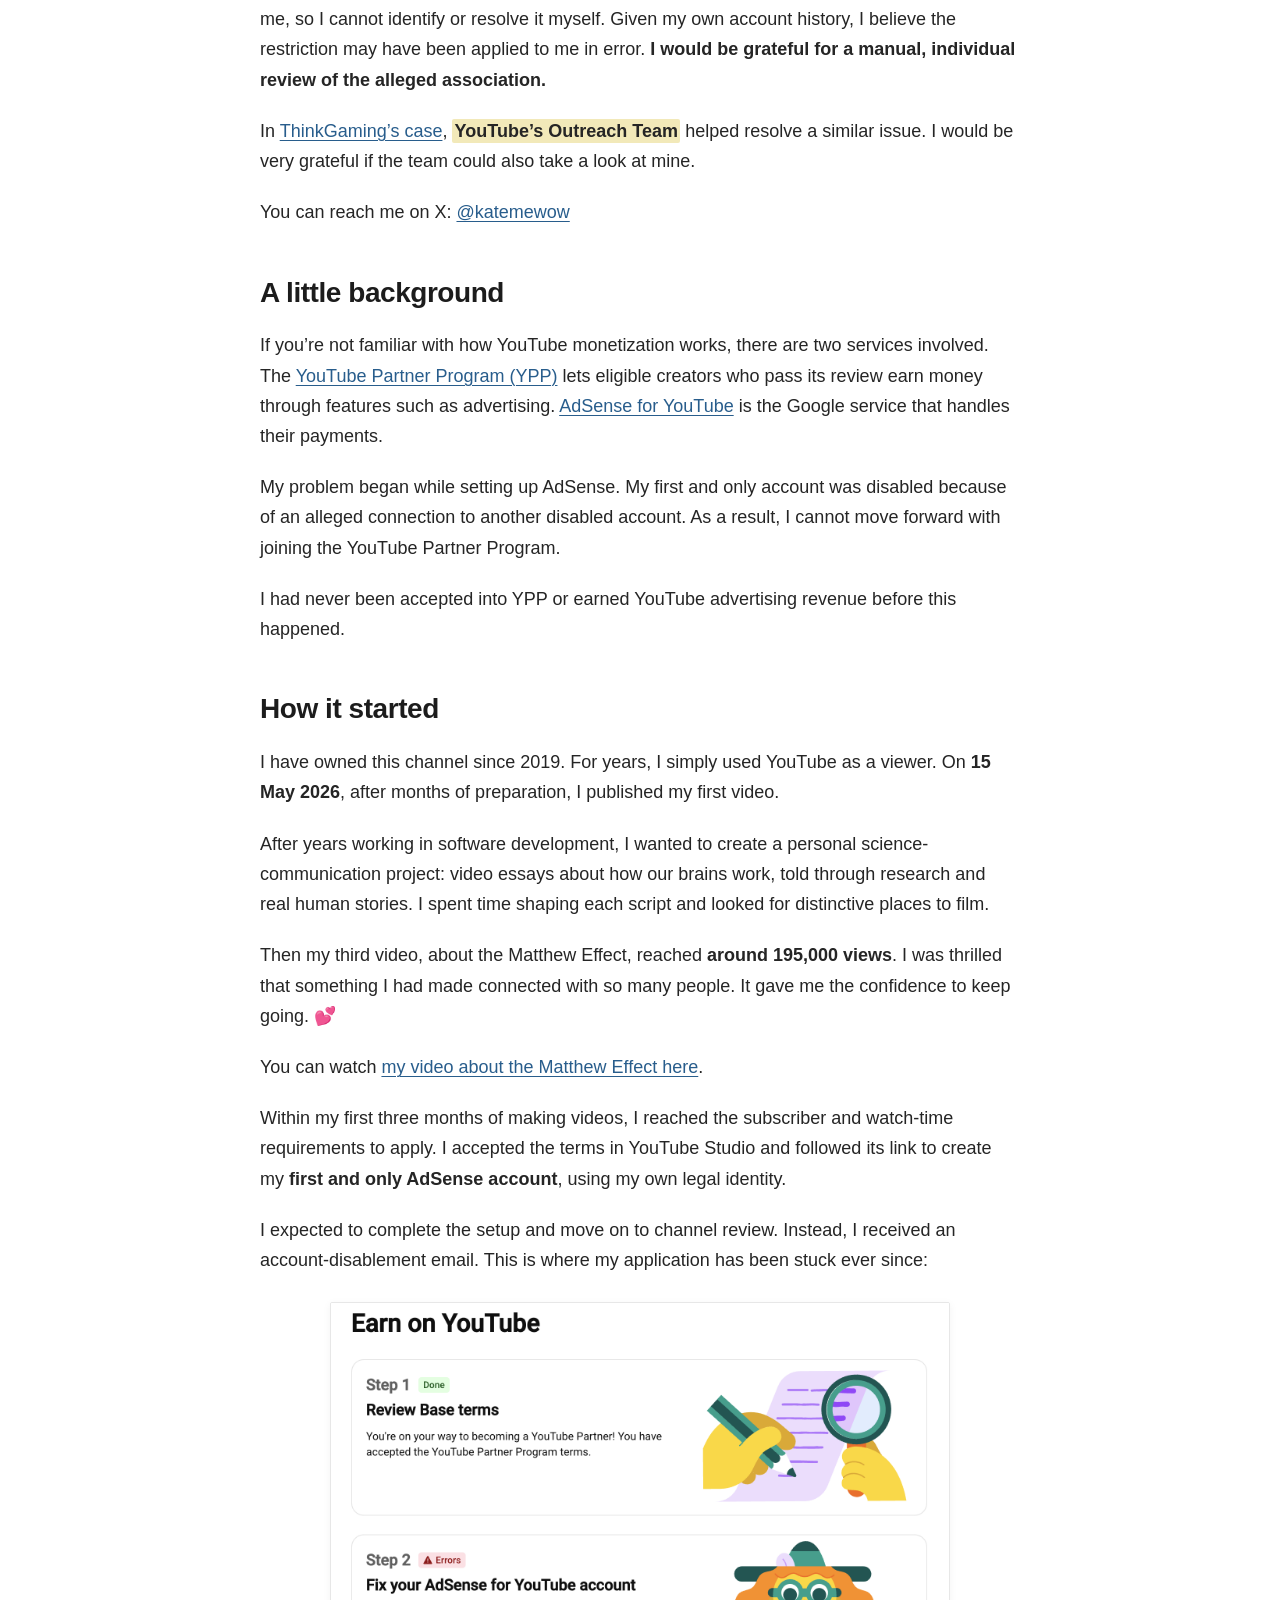
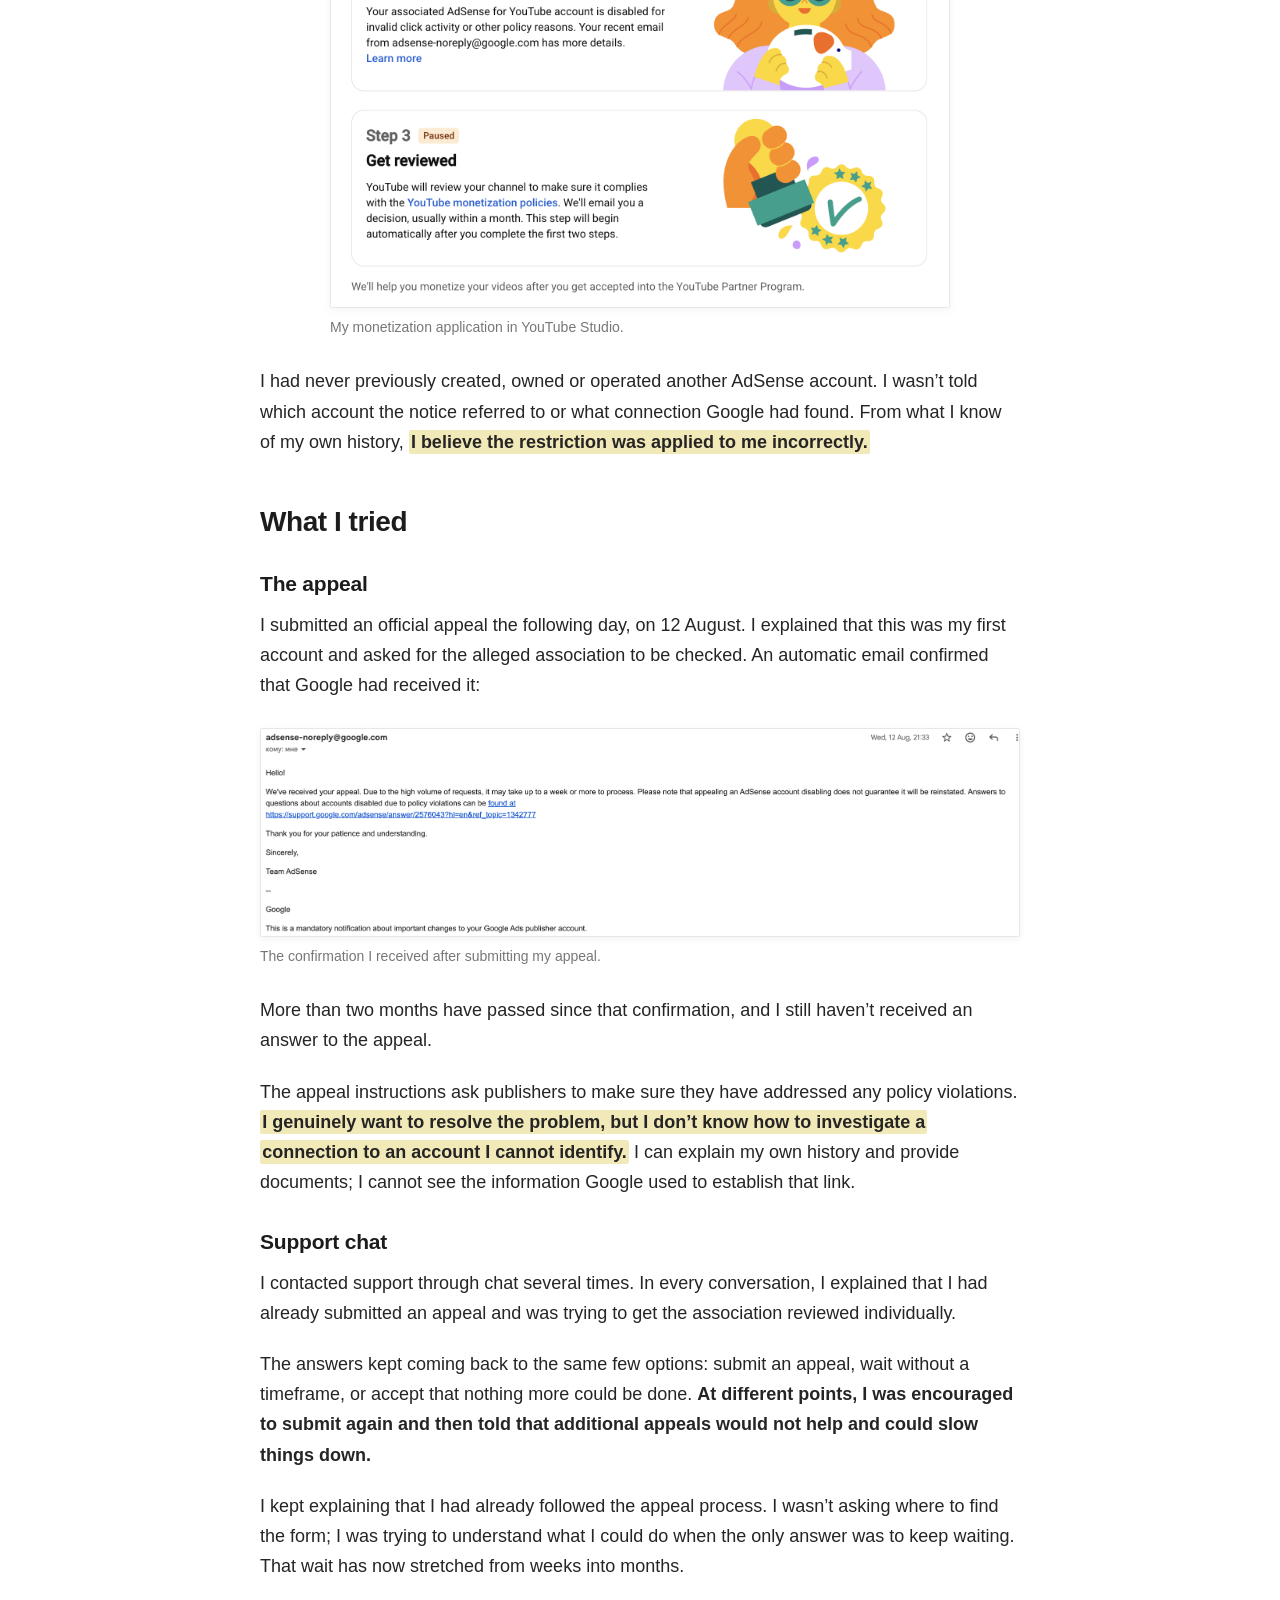
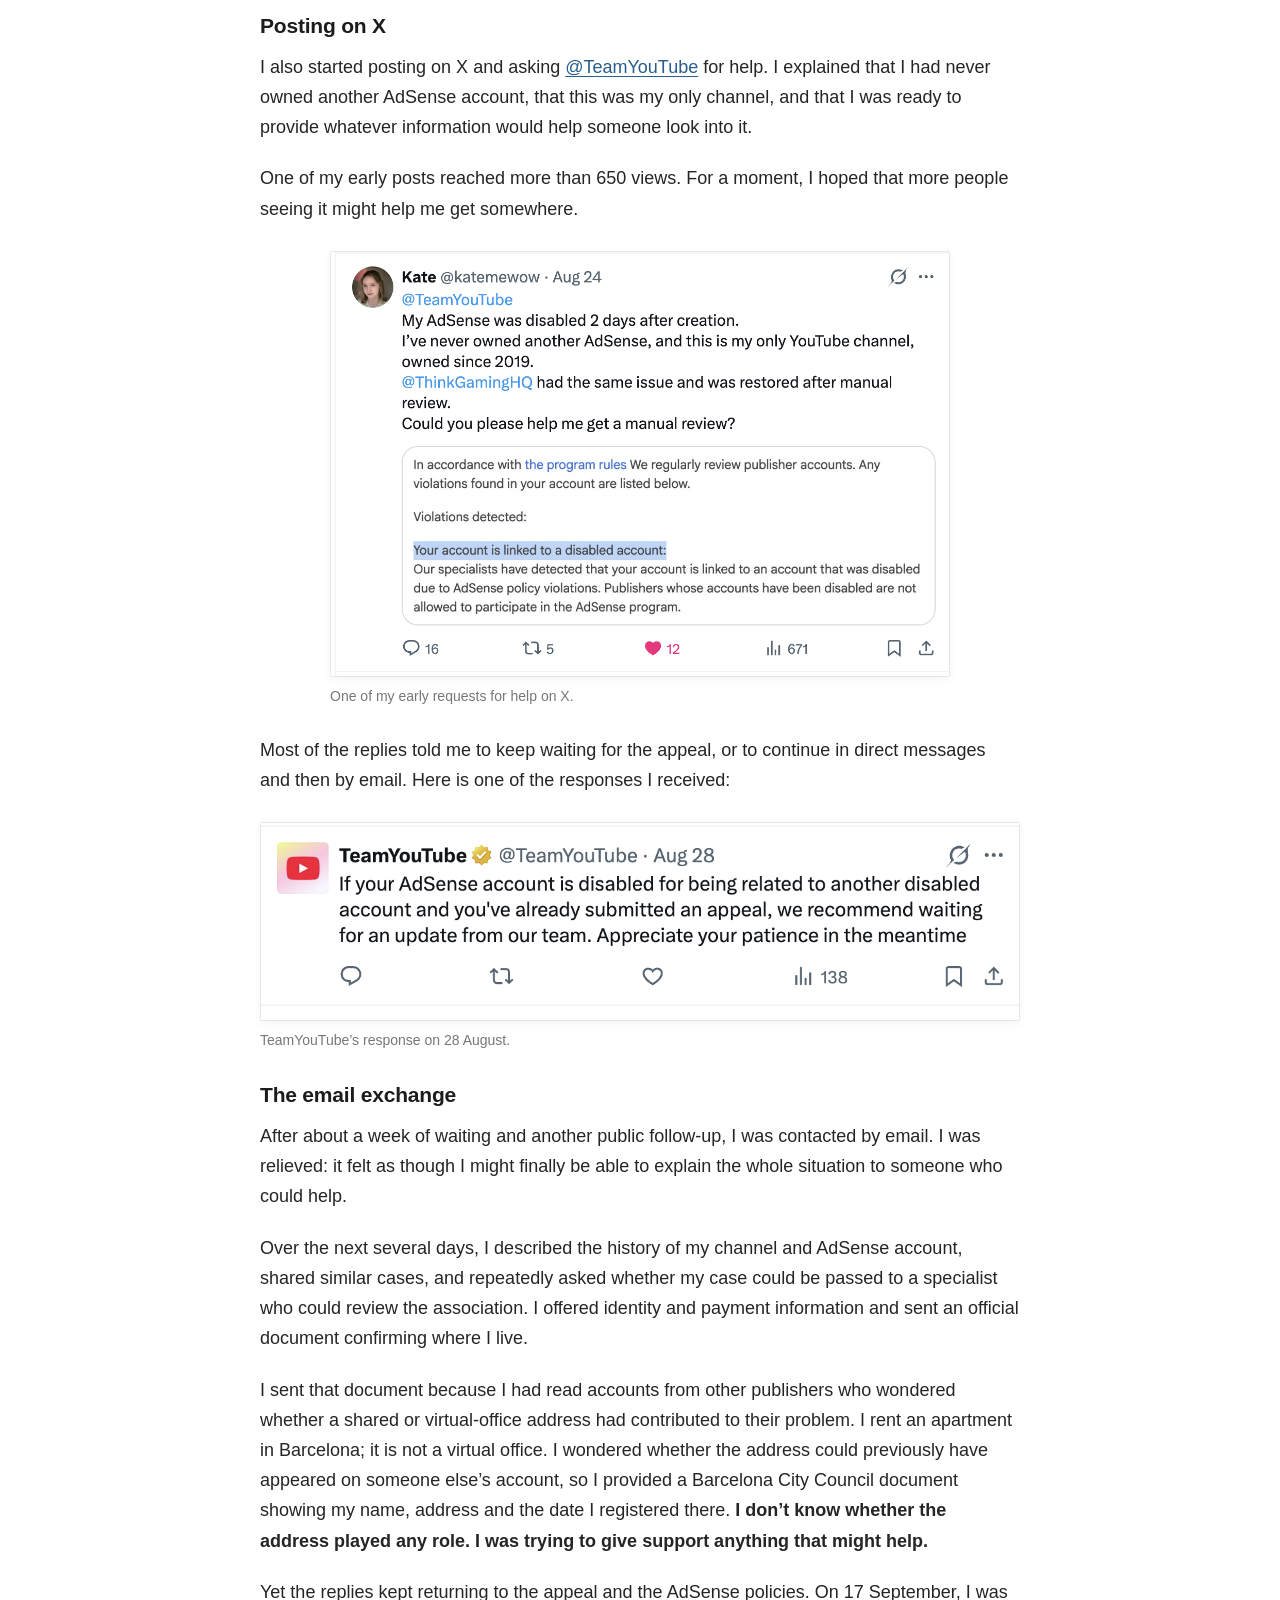
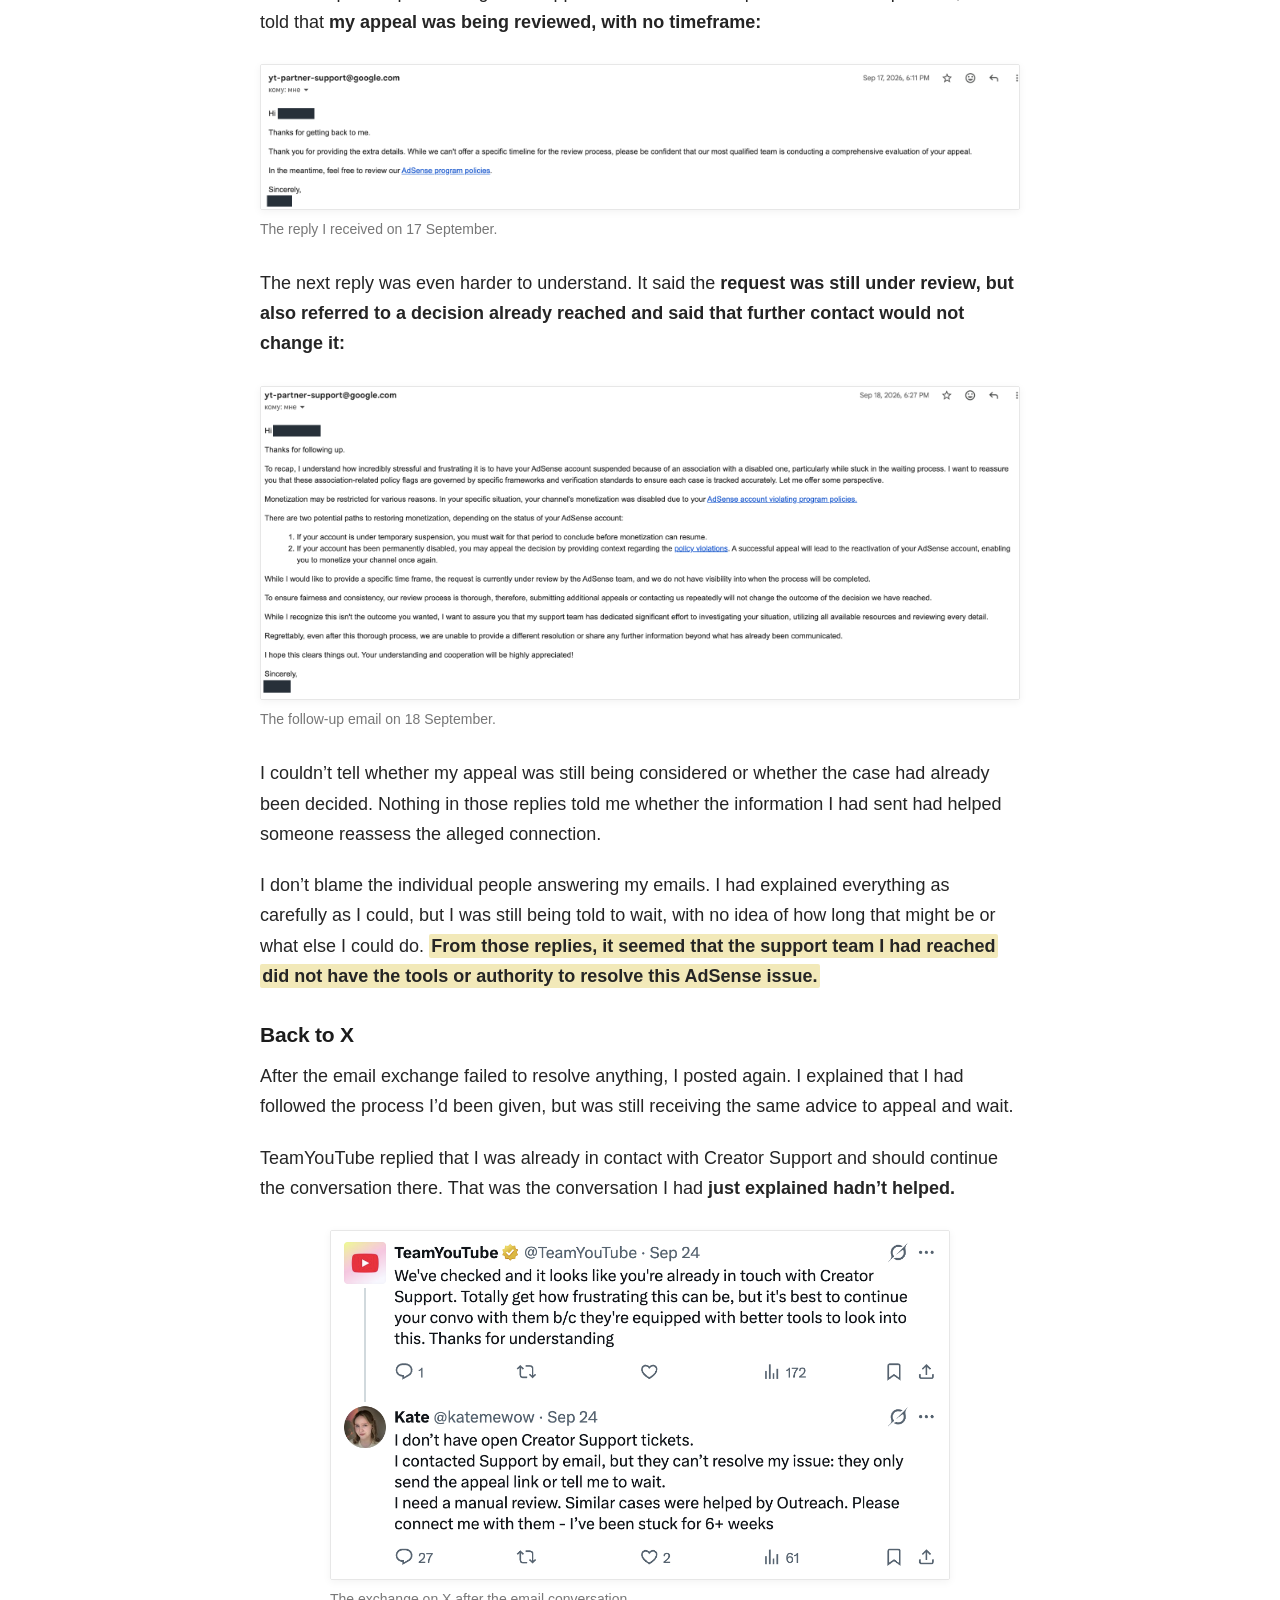
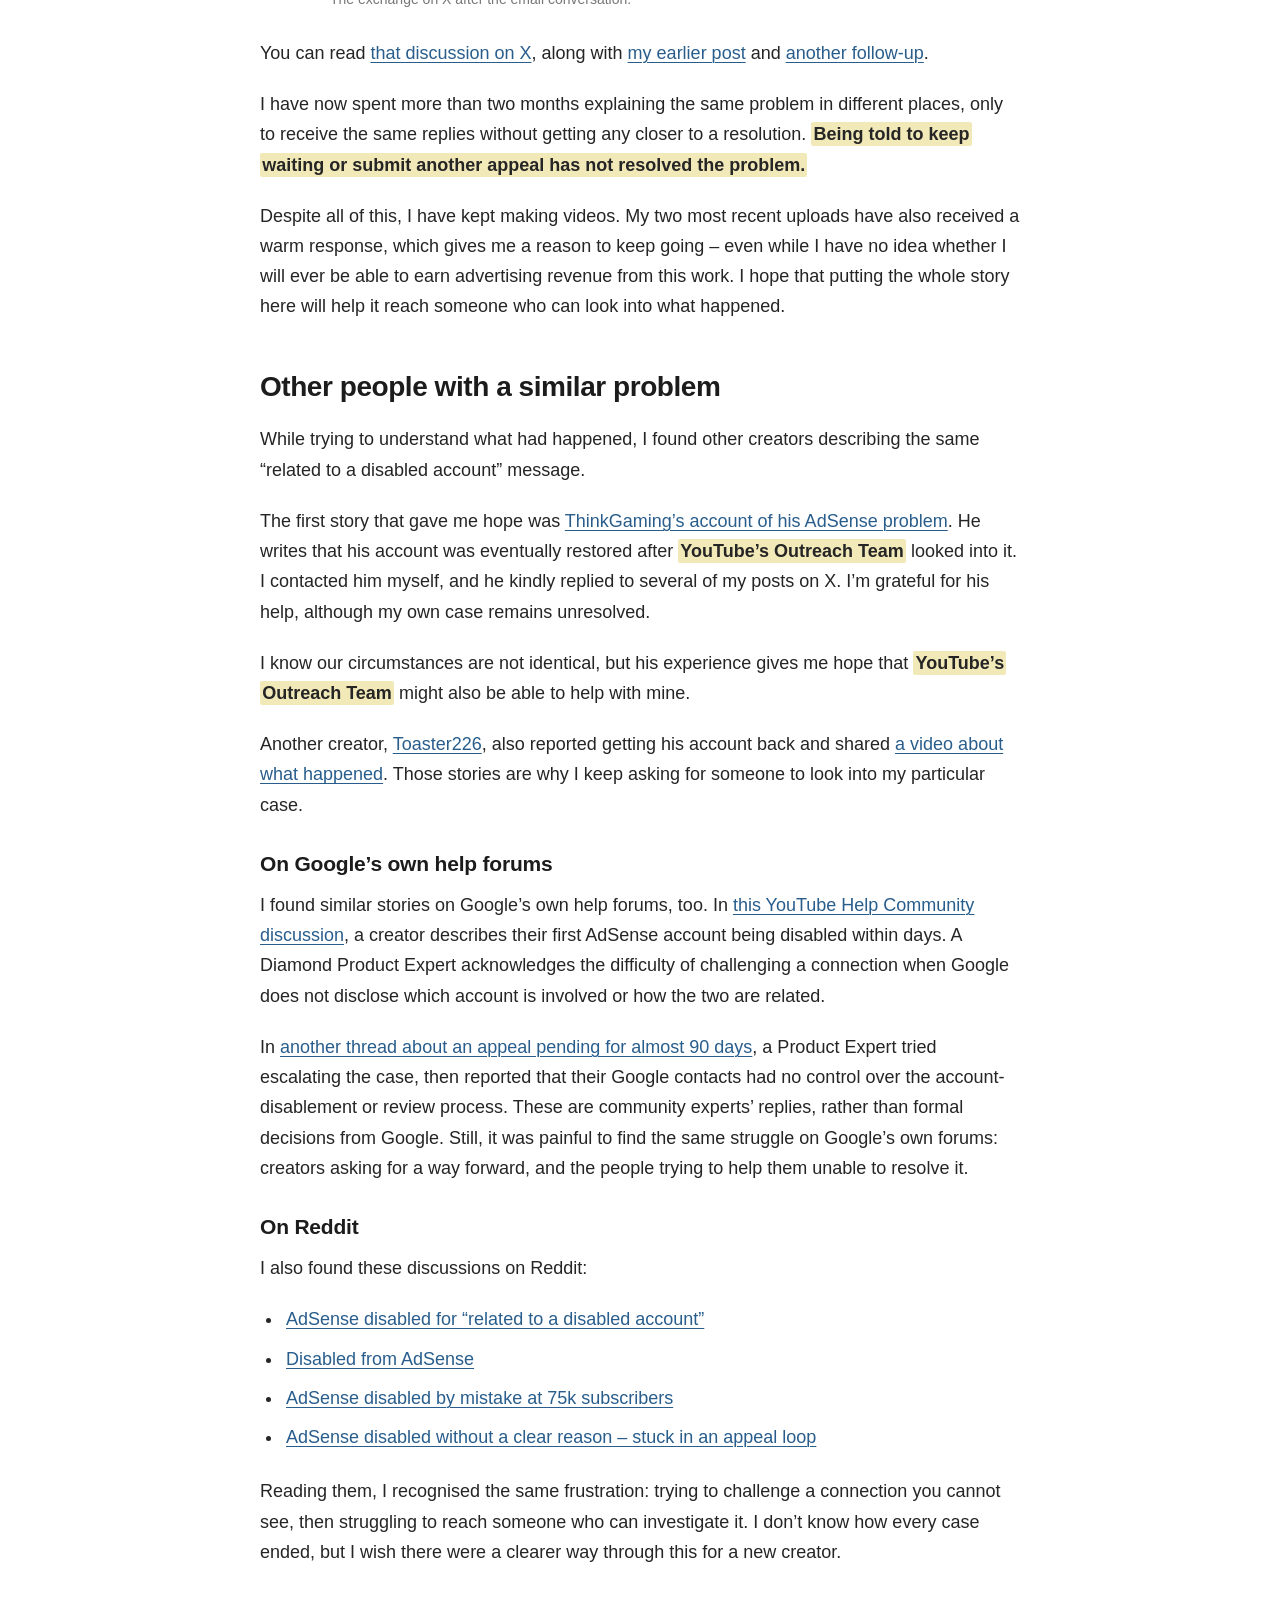
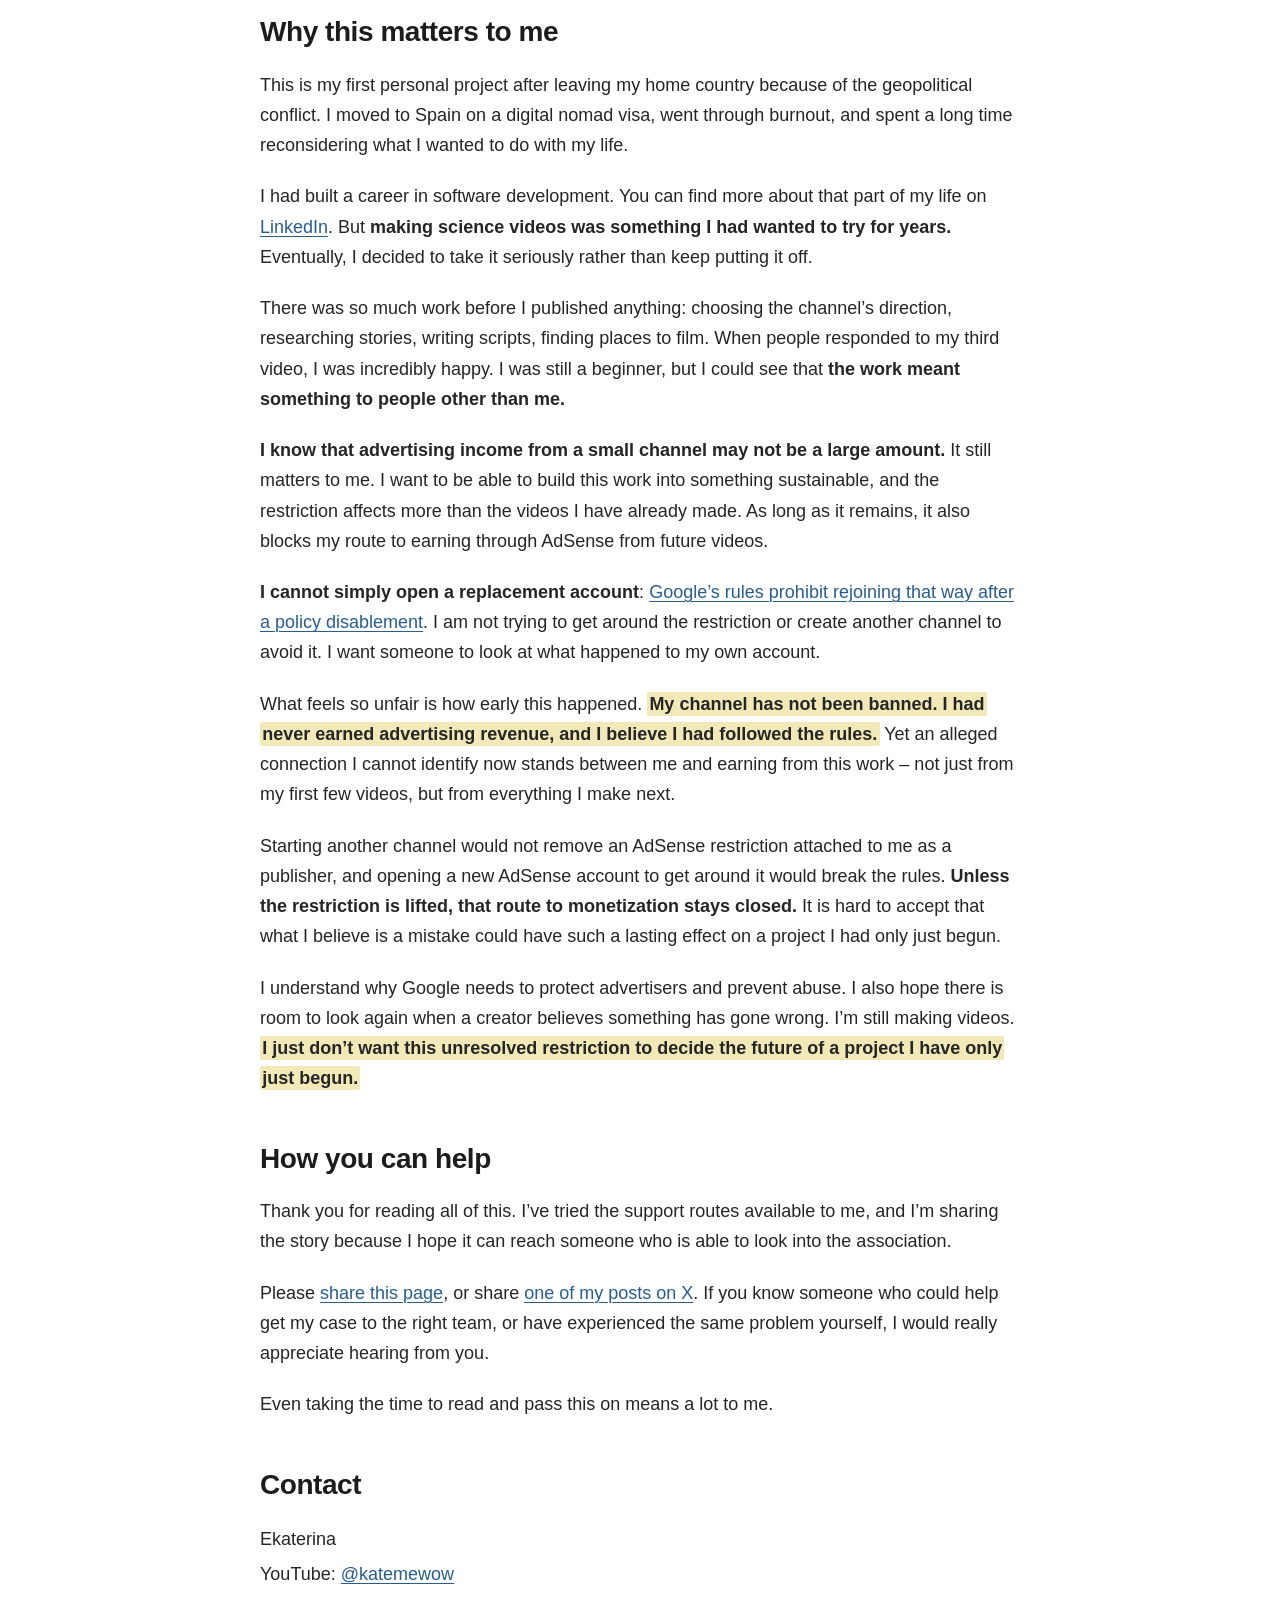
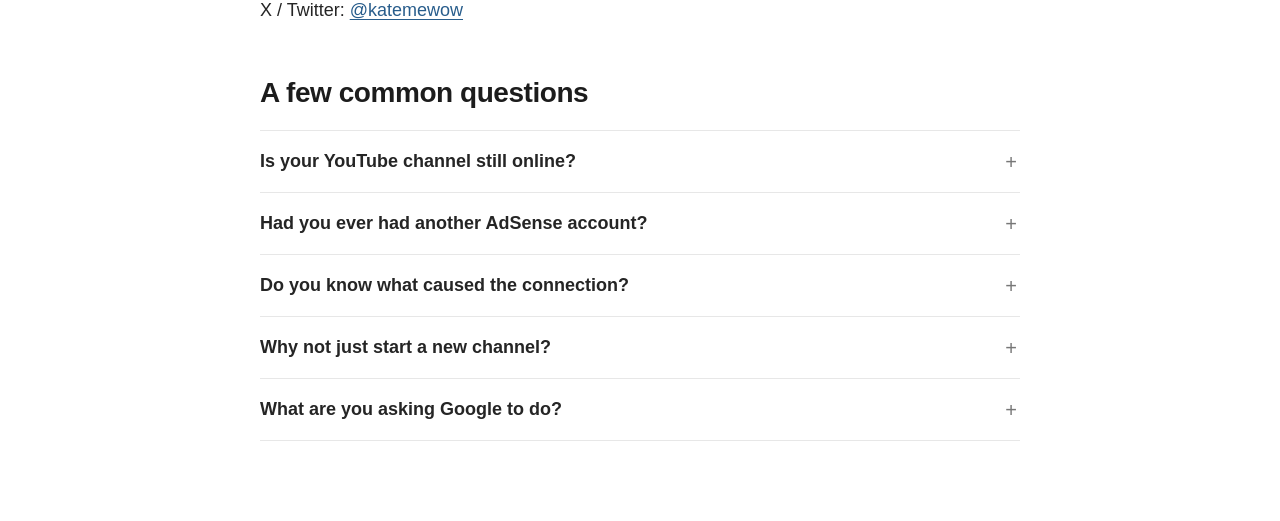
==== commit be5644e5: "Add files via upload" ====
--- a/adsense-story/index.html
+++ b/adsense-story/index.html
@@ -60,7 +60,7 @@
 <p>This is my first and only AdSense account, created through YouTube Studio for <a href="https://www.youtube.com/@katemewow">@katemewow</a>, the channel I have owned since 2019. I create its content myself and registered AdSense using my own legal identity.</p>
 <p>I haven’t been told which account the notice refers to or what connection has been attributed to me, so I cannot identify or resolve it myself. Given my own account history, I believe the restriction may have been applied to me in error. <strong>I would be grateful for a manual, individual review of the alleged association.</strong></p>
 <p>In <a href="#thinkgaming">ThinkGaming’s case</a>, <mark>YouTube’s Outreach Team</mark> helped resolve a similar issue. I would be very grateful if the team could also take a look at mine.</p>
-<p>You can reach me at <a href="mailto:katemewow@gmail.com">katemewow@gmail.com</a></p>
+<p>You can reach me on X: <a href="https://x.com/katemewow">@katemewow</a></p>
 </section>
 <section aria-labelledby="background">
 <h2 id="background">A little background</h2>
@@ -187,7 +187,6 @@
 <section aria-labelledby="contact">
 <h2 id="contact">Contact</h2>
 <p class="contact-lines">Ekaterina<br/>
-Email: <a href="mailto:katemewow@gmail.com">katemewow@gmail.com</a><br/>
 YouTube: <a href="https://www.youtube.com/@katemewow">@katemewow</a><br/>
 X / Twitter: <a href="https://x.com/katemewow">@katemewow</a></p>
 </section>
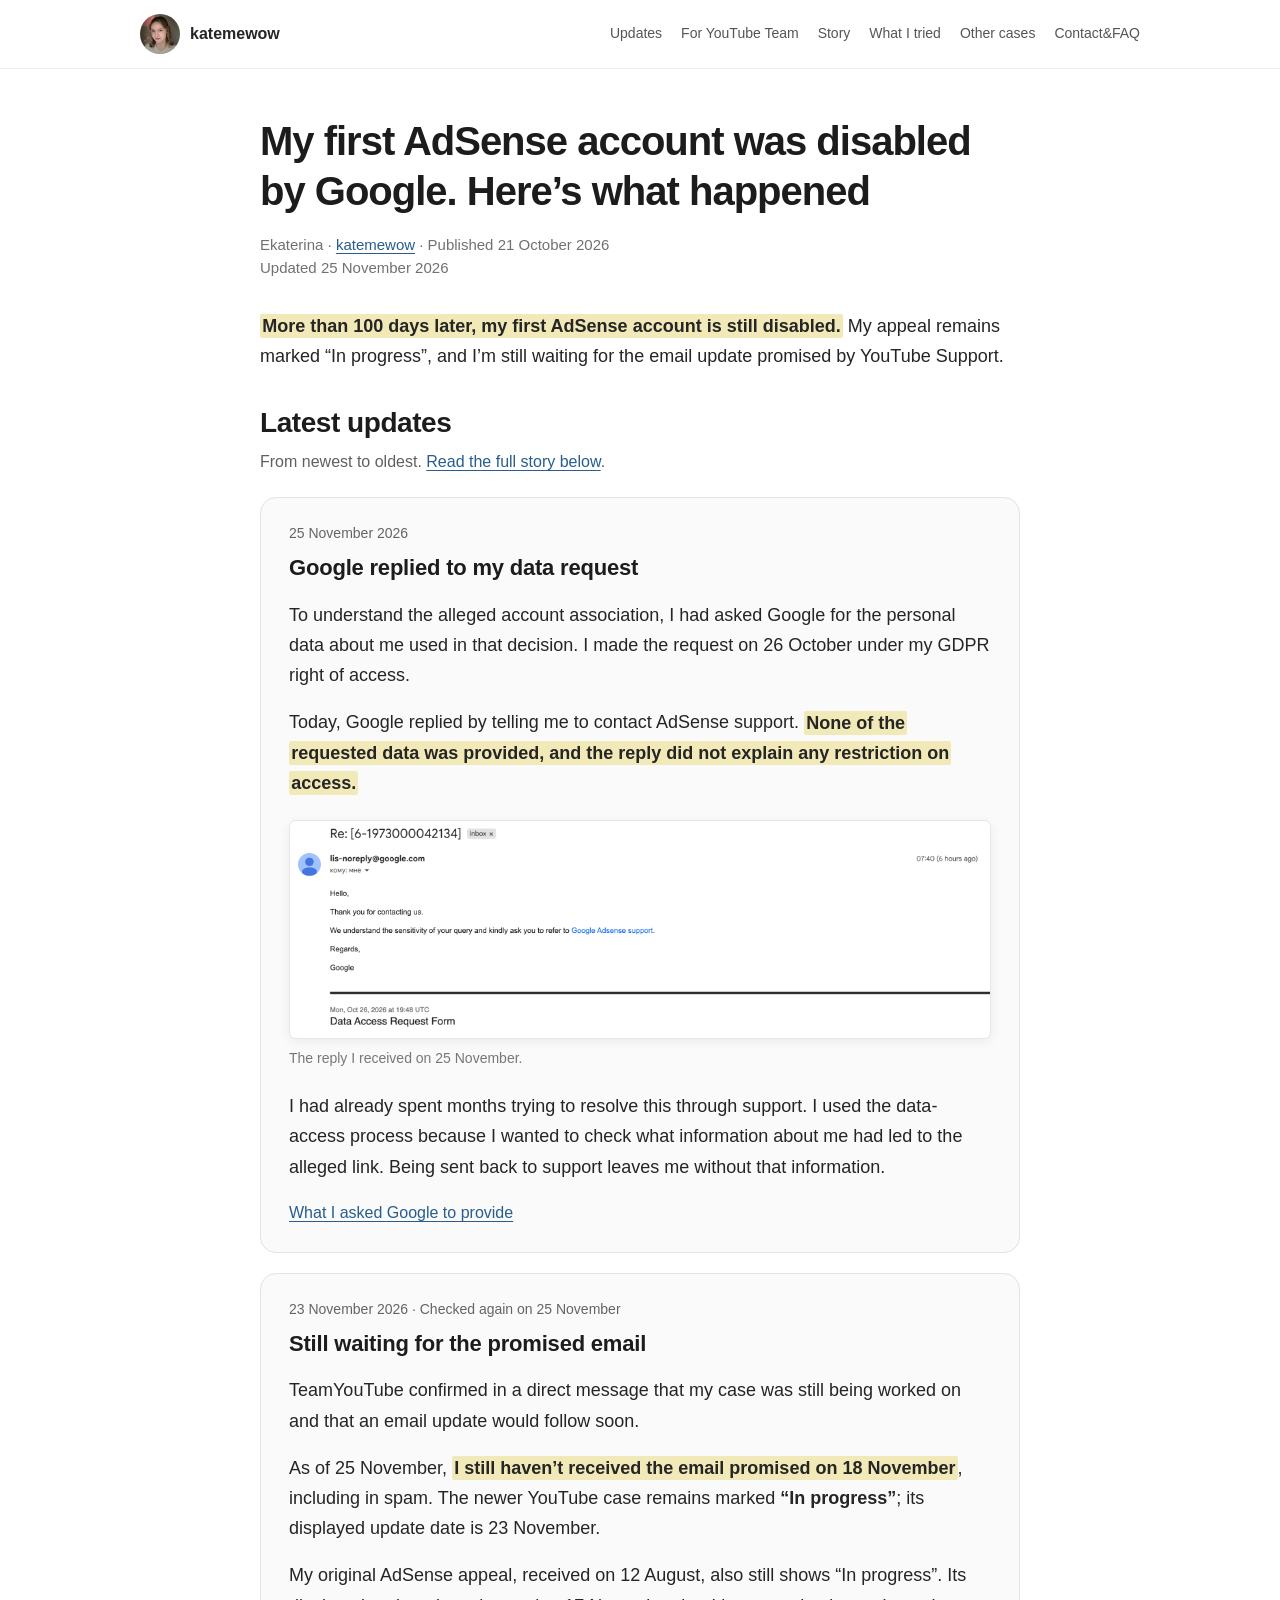
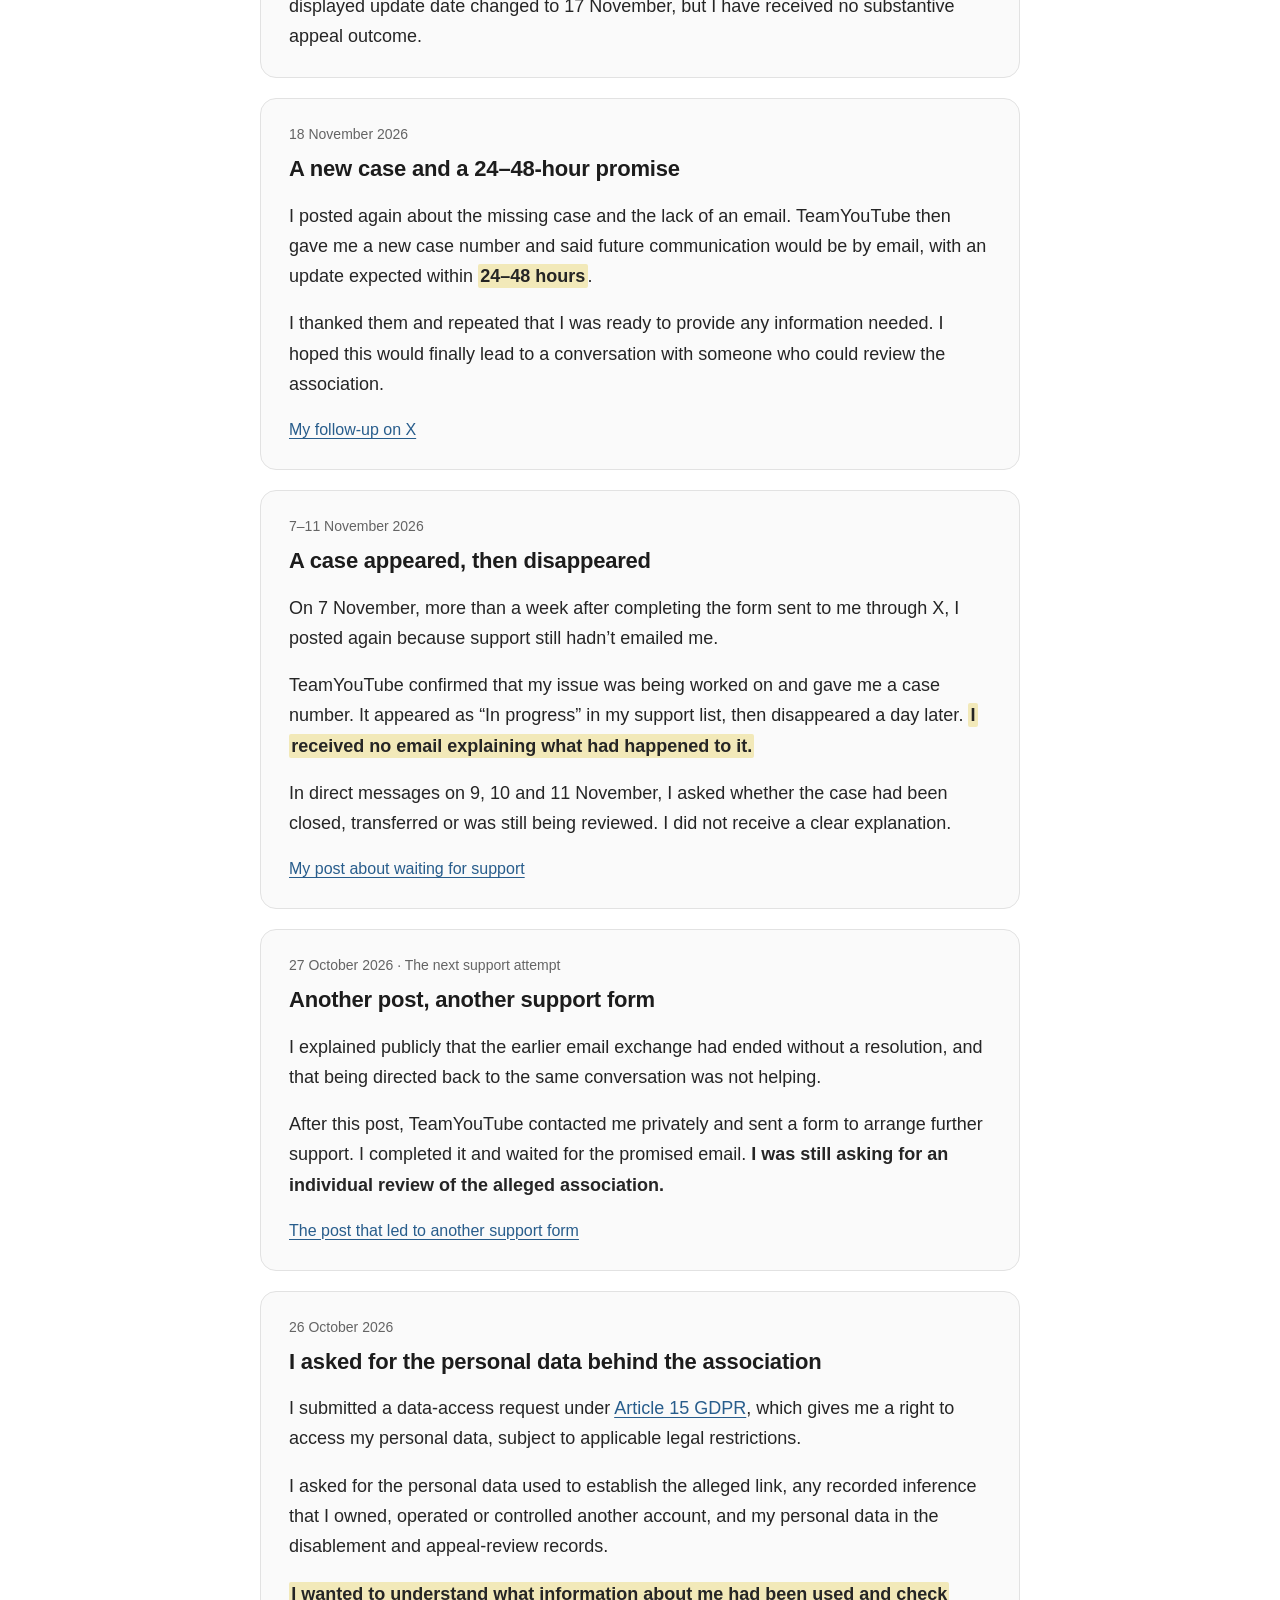
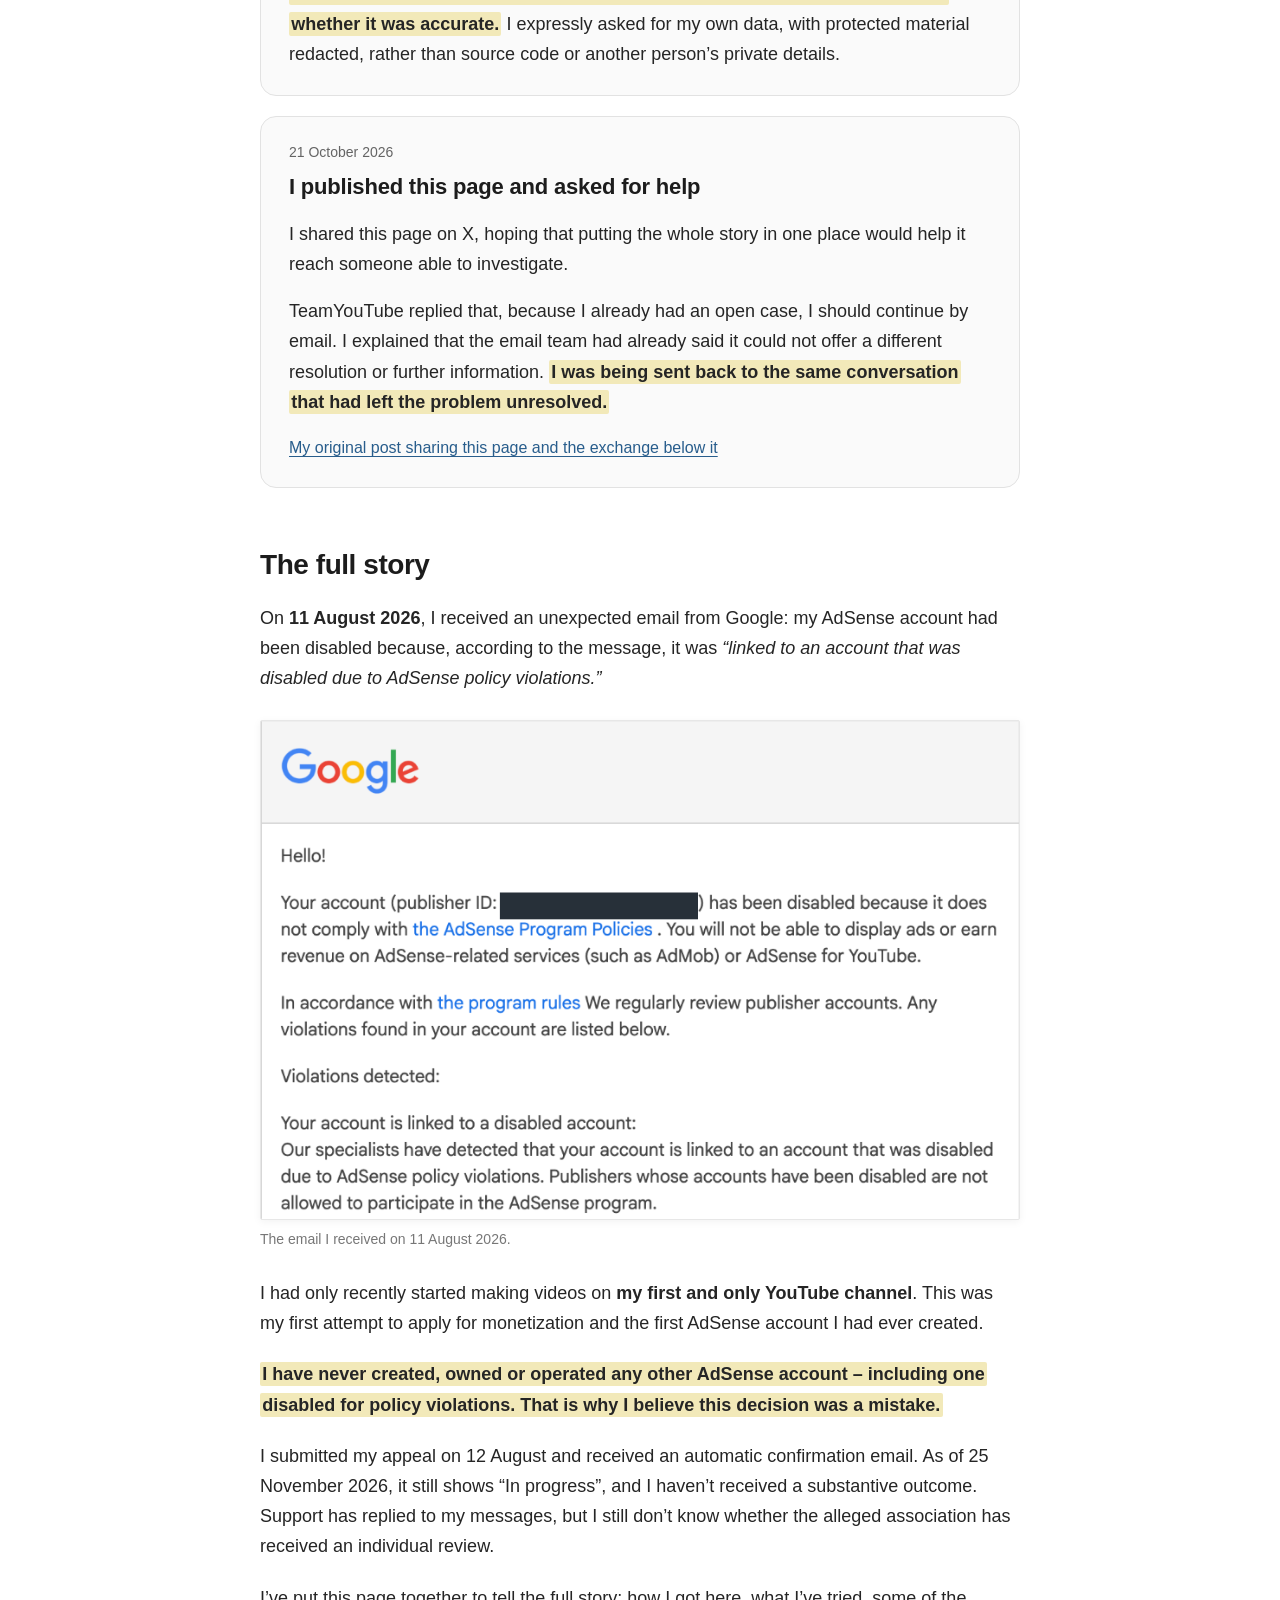
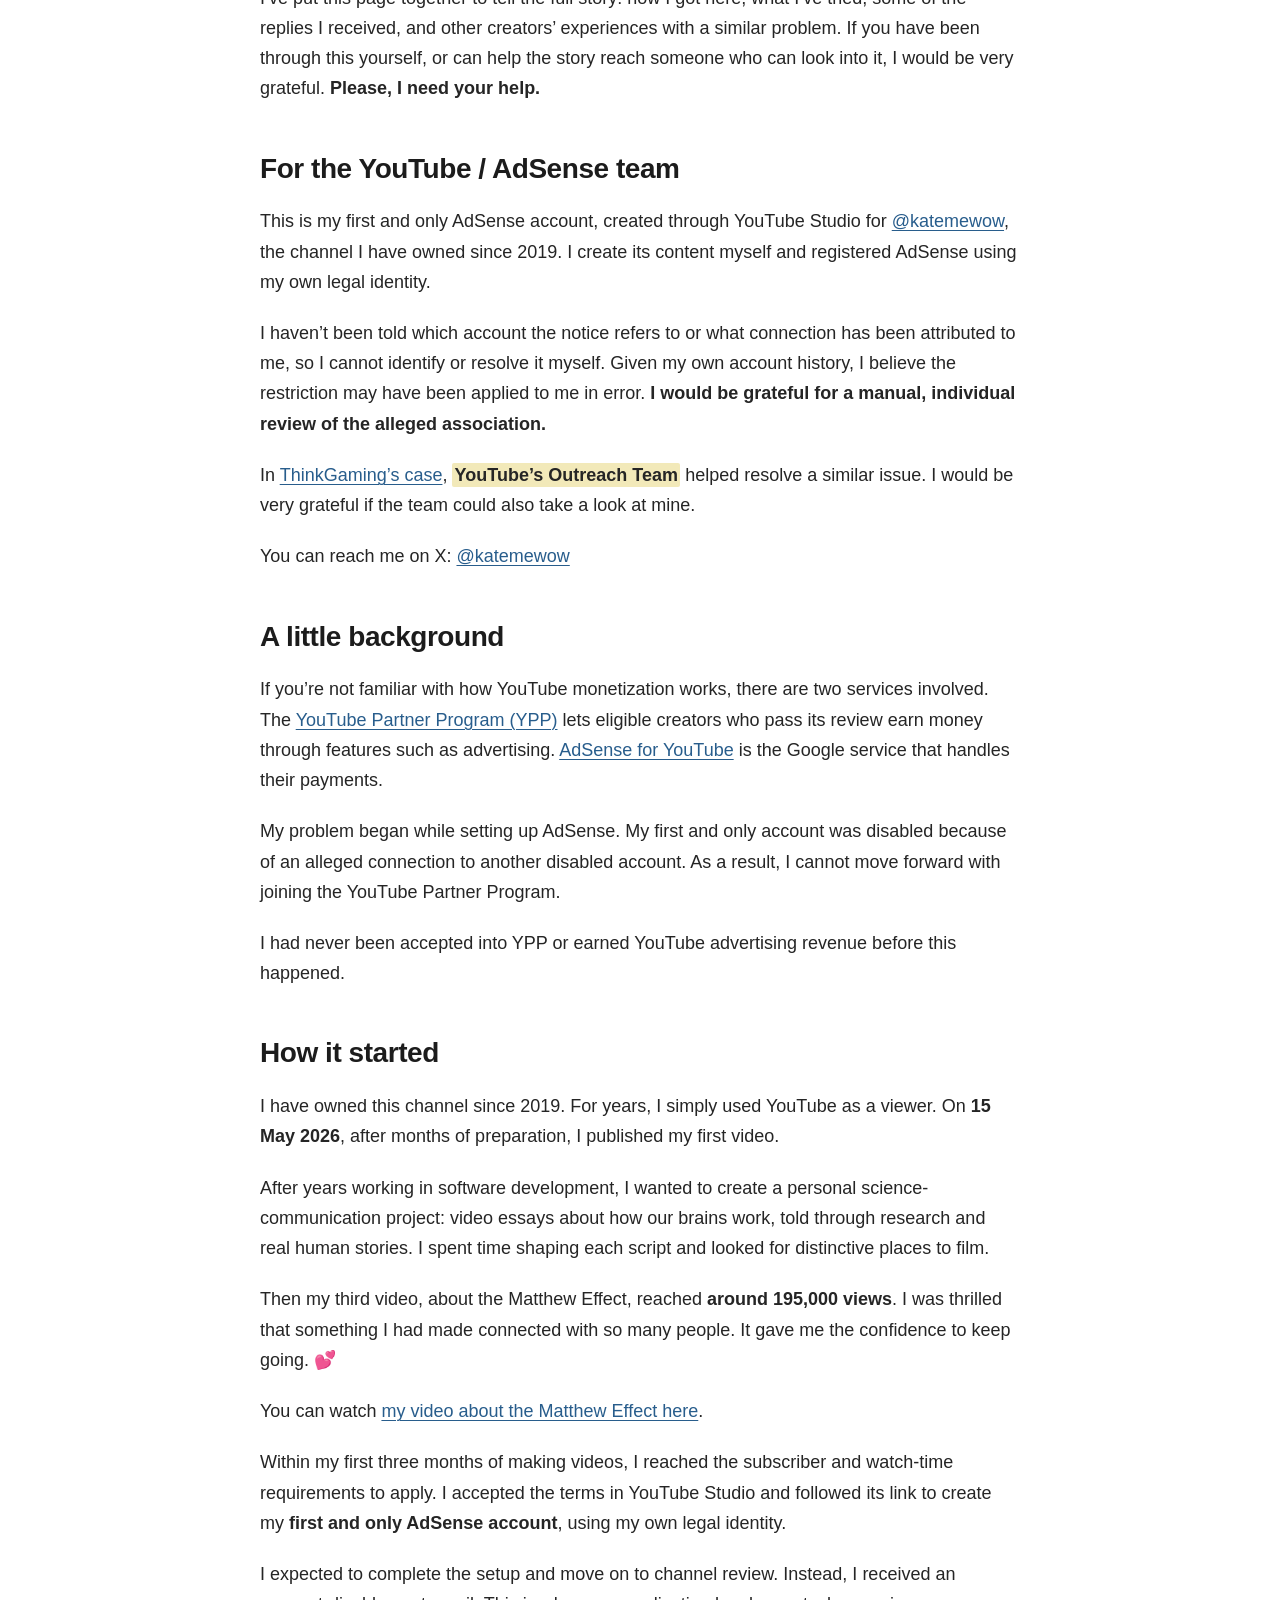
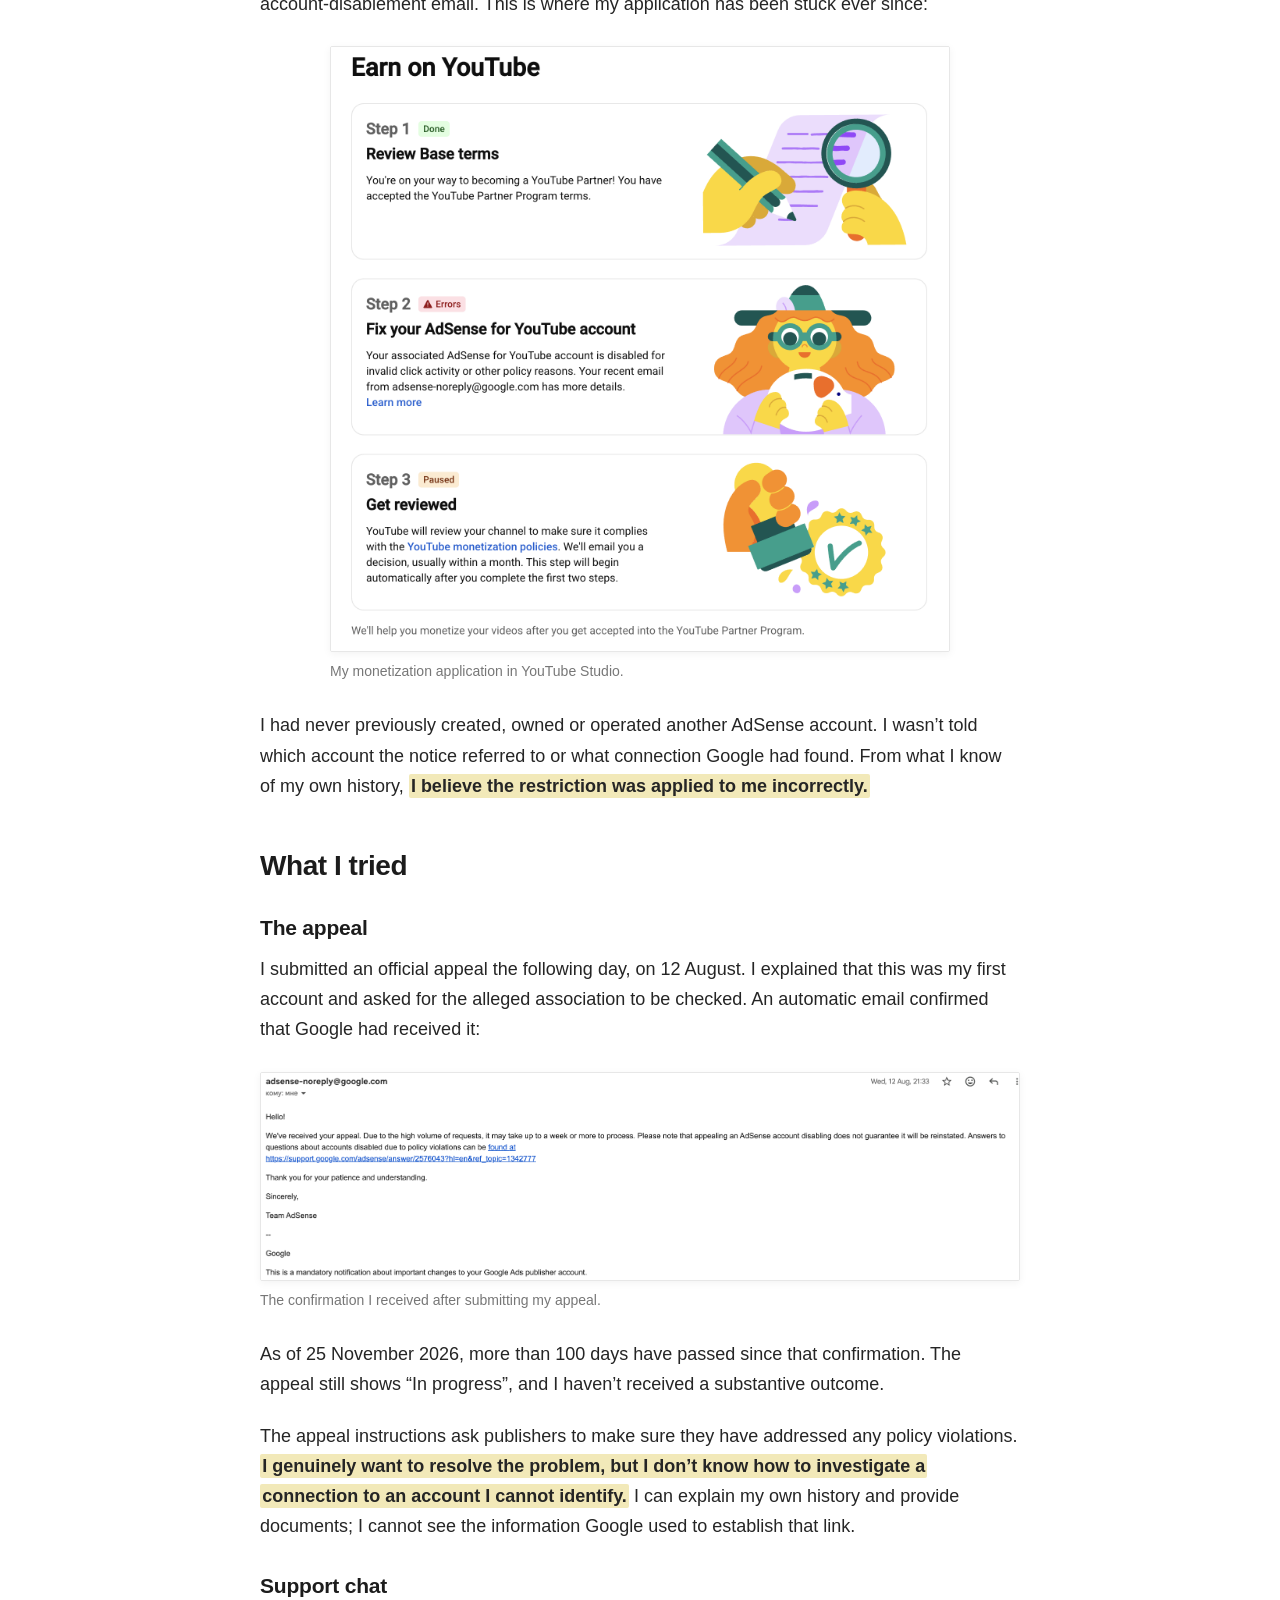
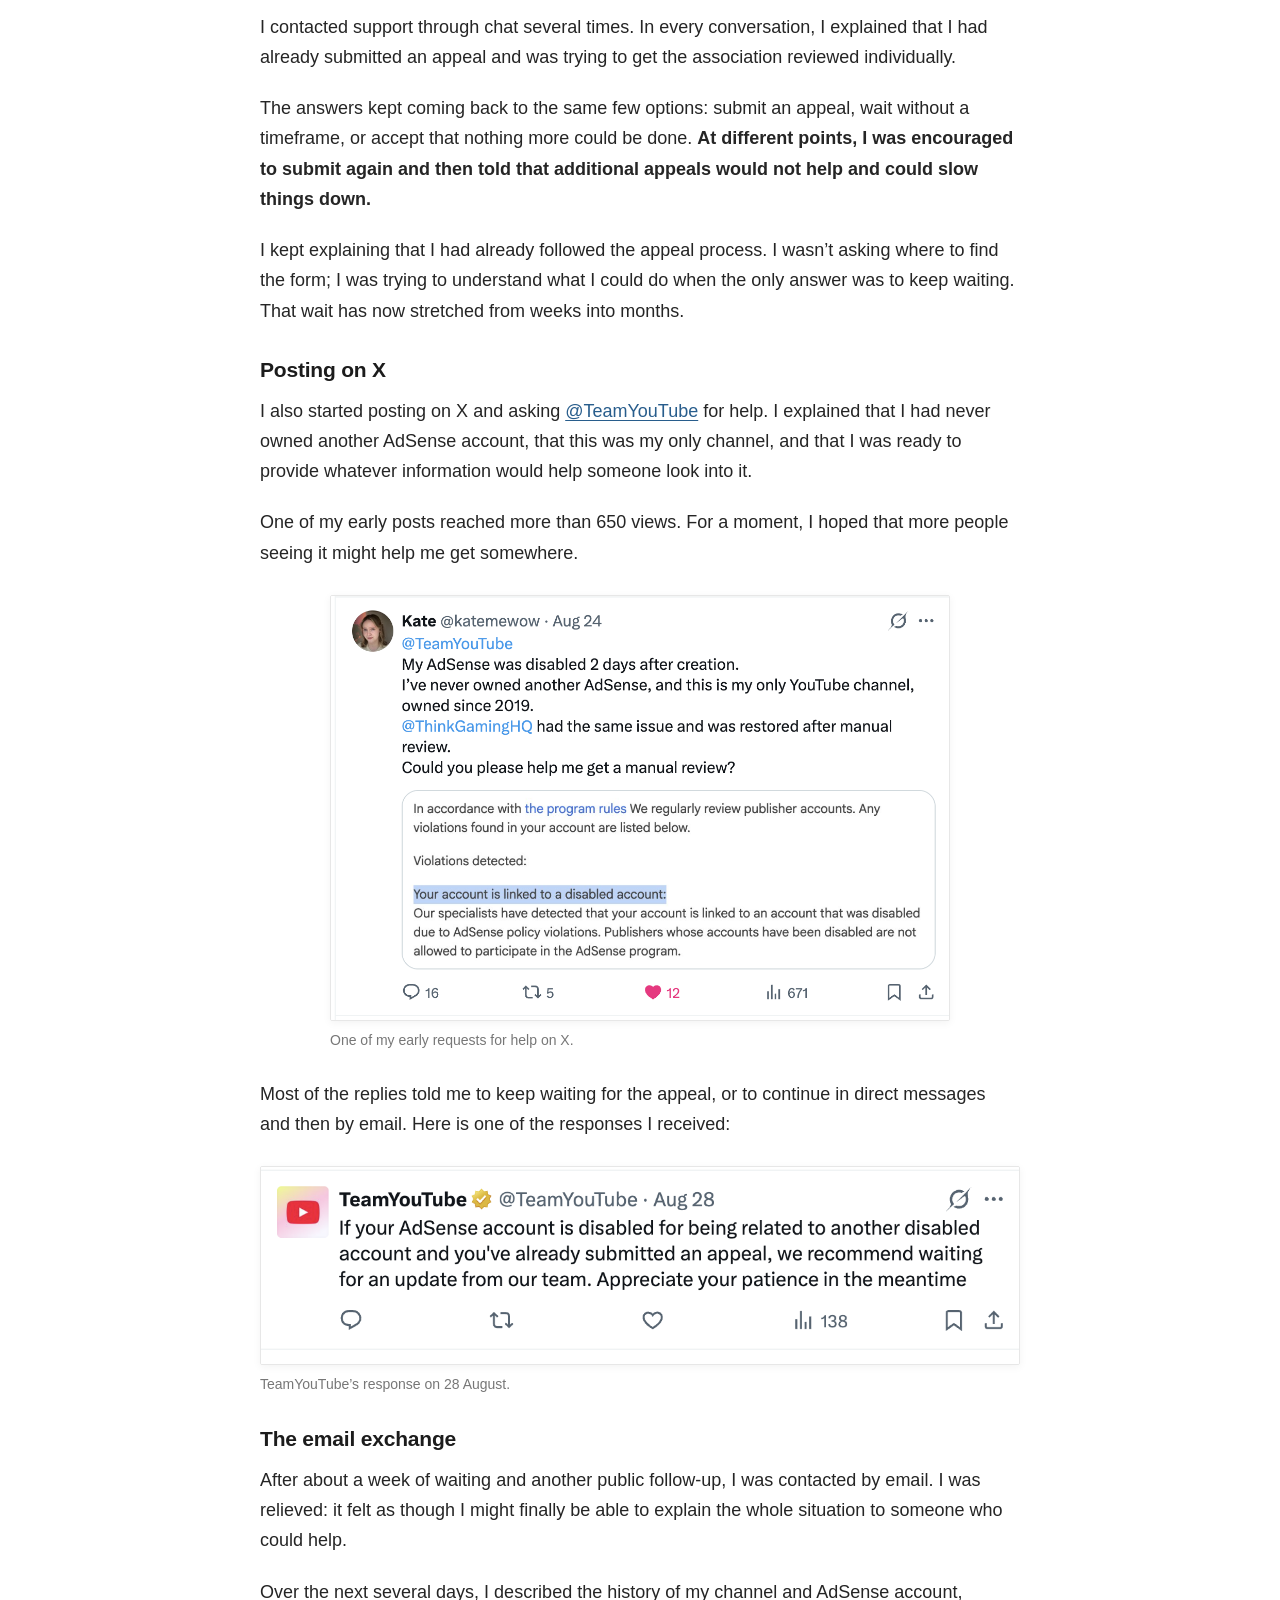
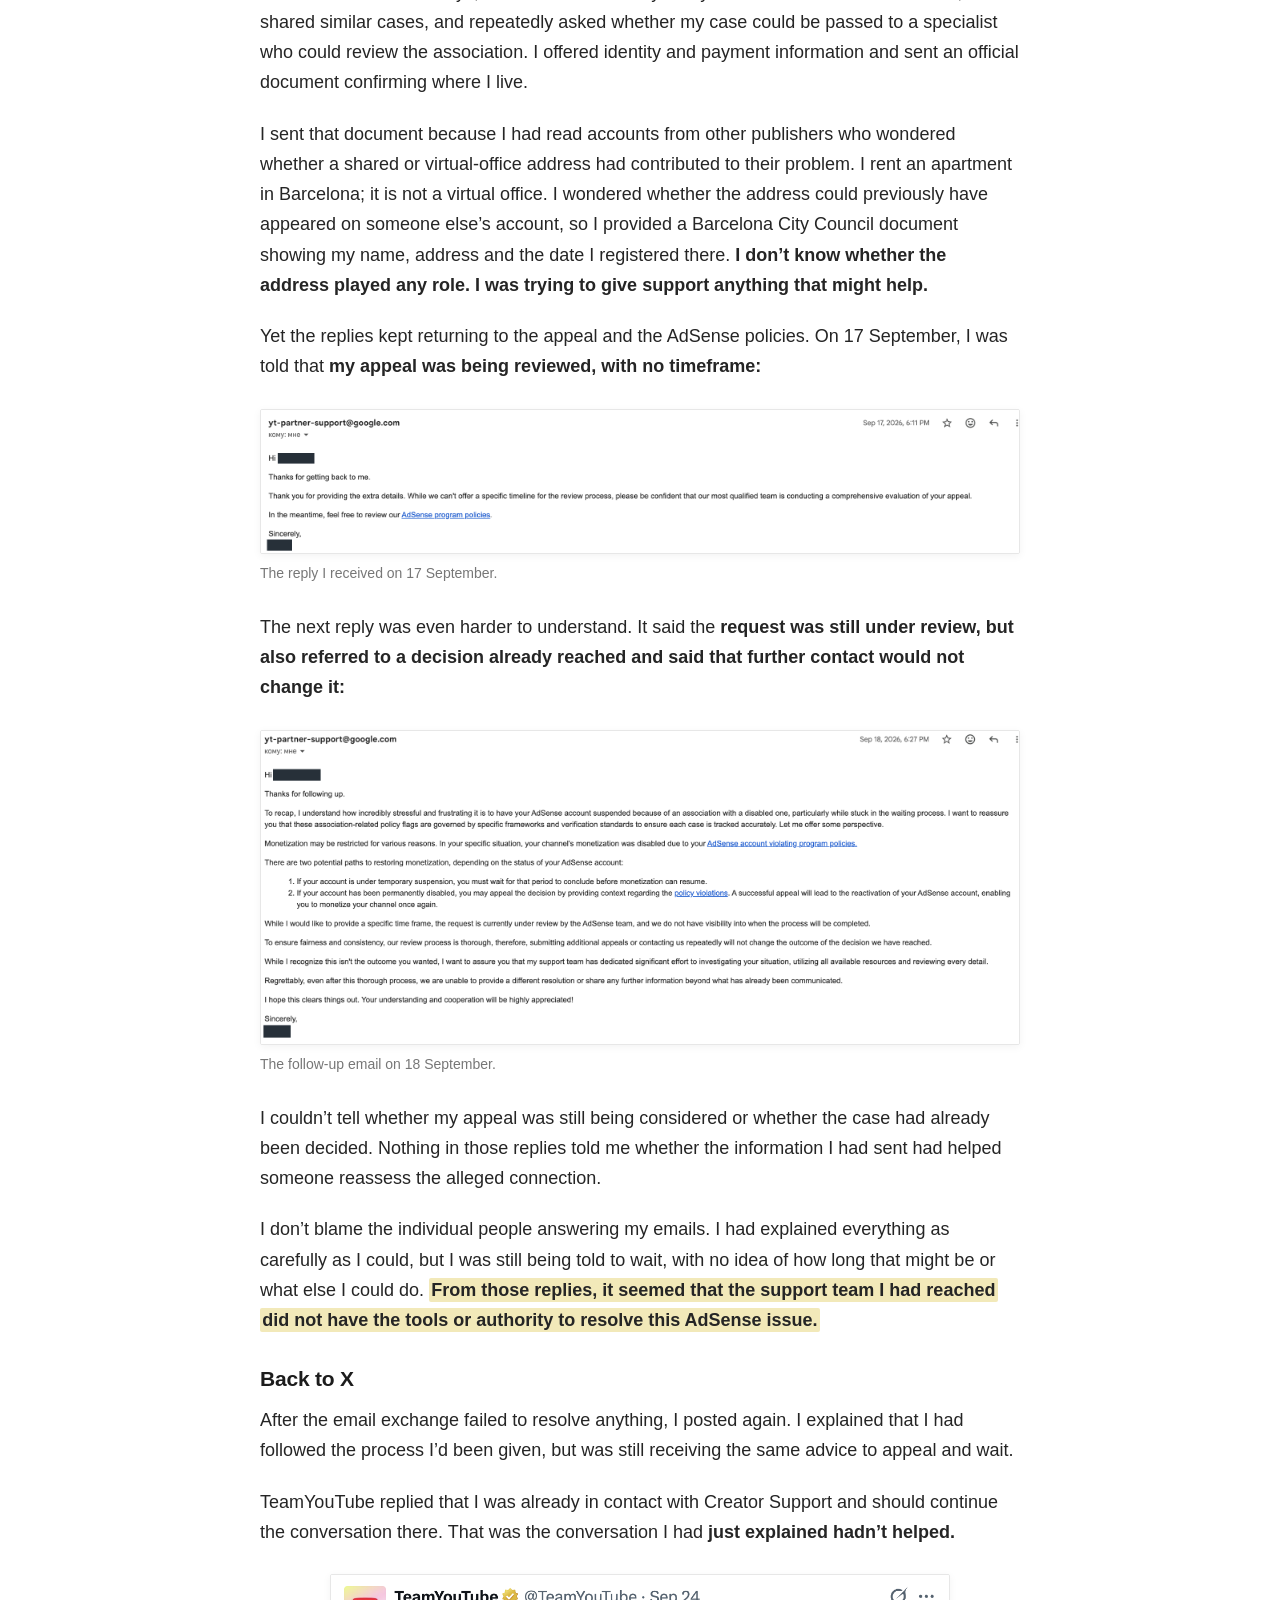
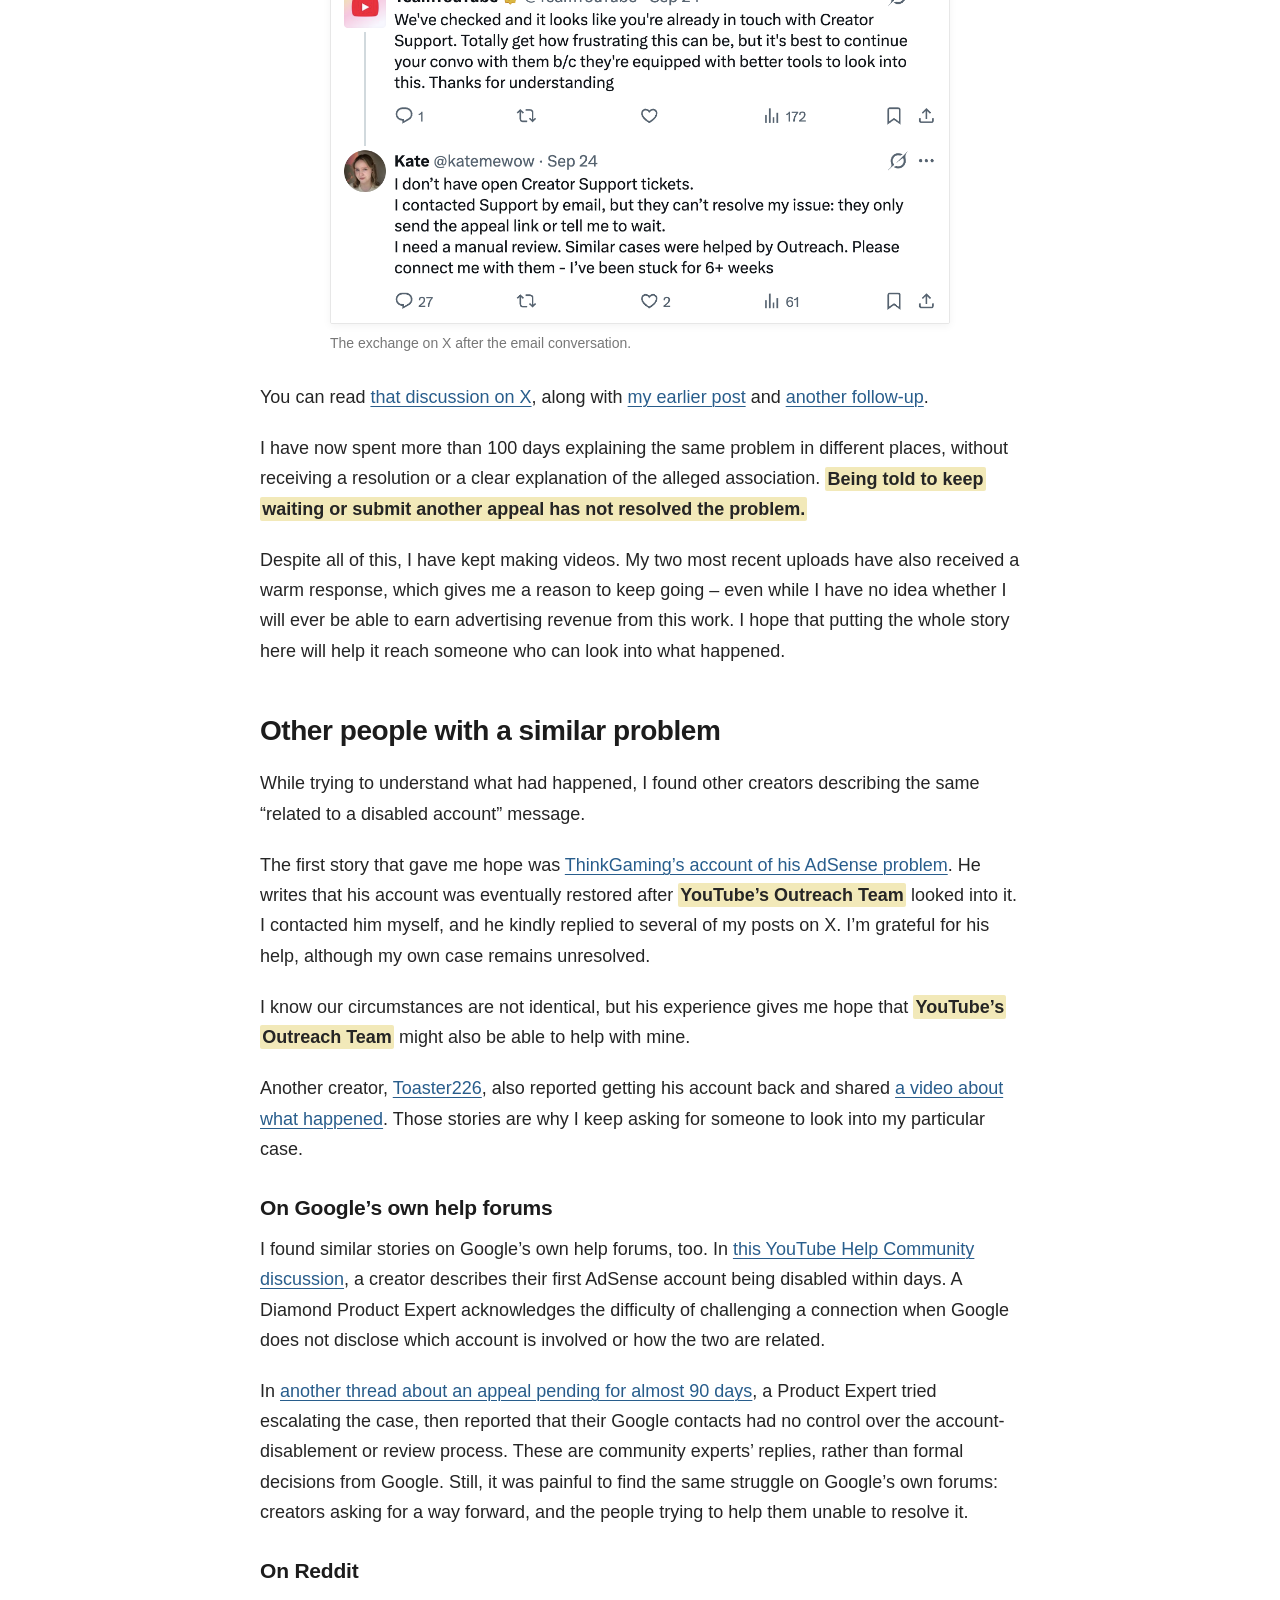
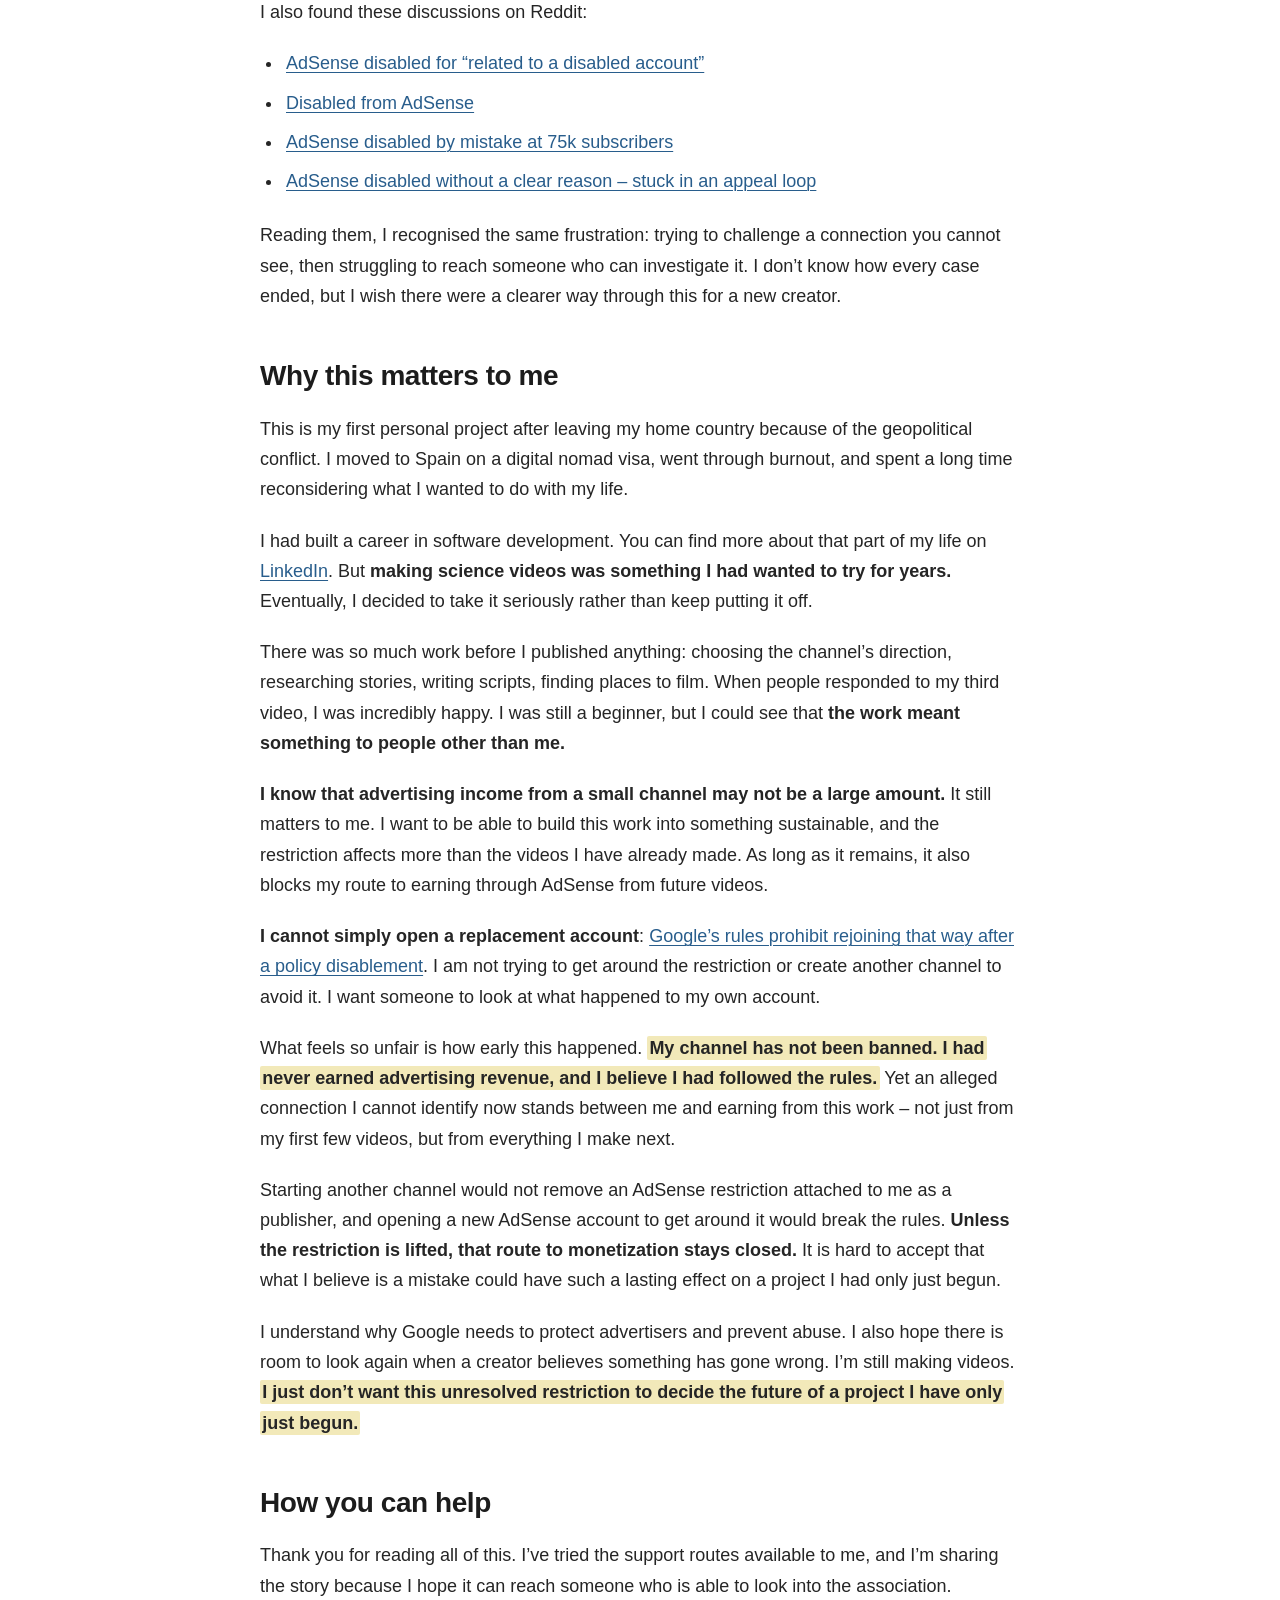
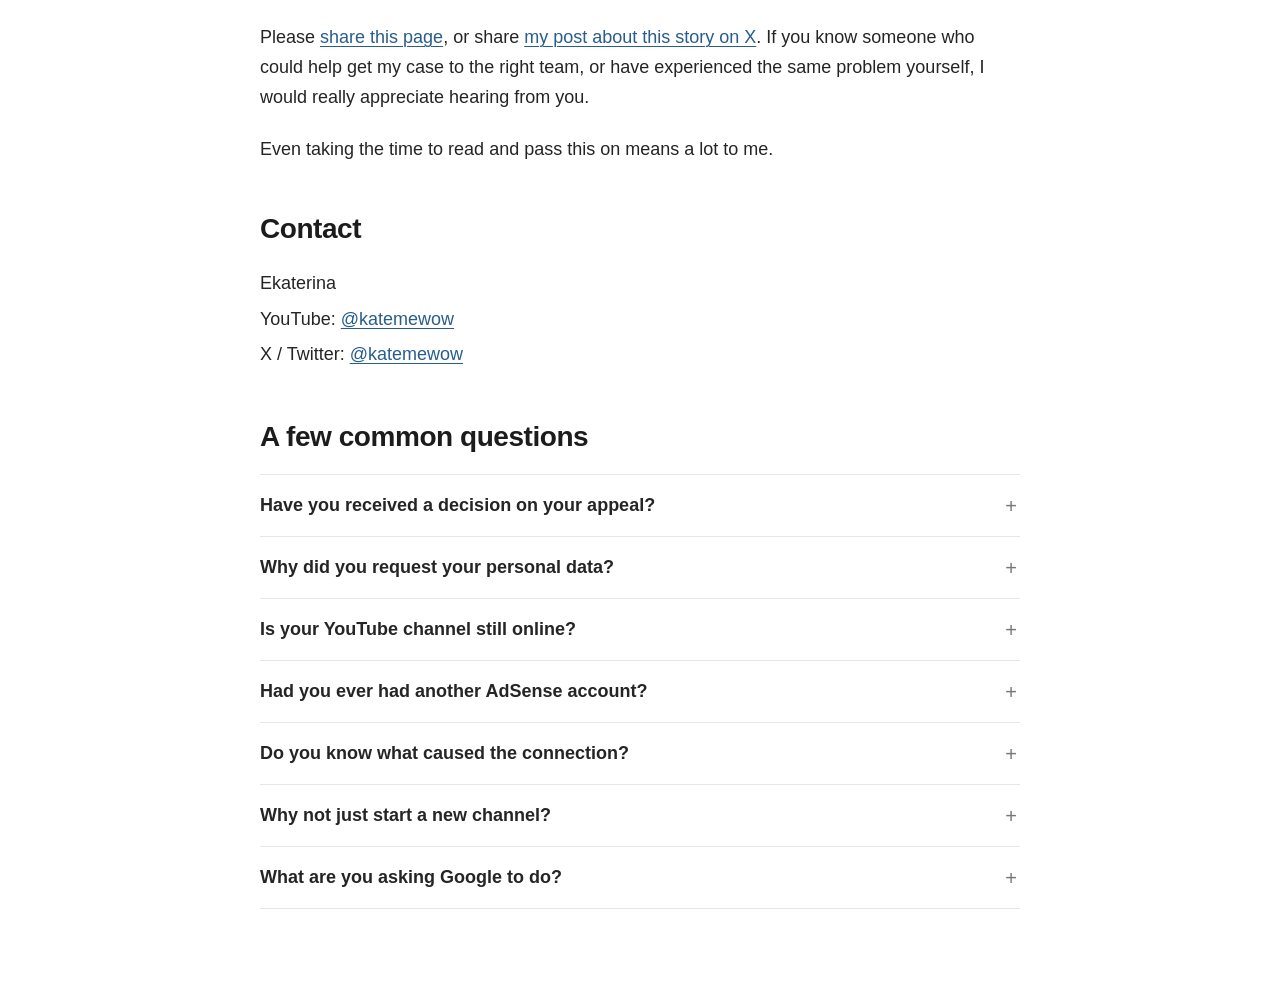
==== commit a4234112: "Add files via upload" ====
--- a/adsense-story/index.html
+++ b/adsense-story/index.html
@@ -5,12 +5,12 @@
 <meta charset="utf-8"/>
 <meta content="width=device-width, initial-scale=1" name="viewport"/>
 <title>My first AdSense account was disabled by Google. Here’s what happened | katemewow</title>
-<meta content="My first AdSense account was disabled as related to a disabled account. I’m sharing what happened, my attempts to get help, and why I’m asking for a manual review." name="description"/>
+<meta content="My first AdSense account was disabled as related to a disabled account. After 100+ days, I am still asking for an individual review. Updates through 25 November 2026." name="description"/>
 <meta content="AdSense related to a disabled account, account related to a disabled account, AdSense appeal, katemewow" name="keywords"/>
 <link href="https://katemewow.github.io/adsense-story/" rel="canonical"/>
 <meta content="article" property="og:type"/>
 <meta content="My first AdSense account was disabled by Google. Here’s what happened" property="og:title"/>
-<meta content="My first AdSense account was disabled as related to a disabled account. I’m sharing what happened, my attempts to get help, and why I’m asking for a manual review." property="og:description"/>
+<meta content="My first AdSense account was disabled as related to a disabled account. After 100+ days, I am still asking for an individual review. Updates through 25 November 2026." property="og:description"/>
 <meta content="https://katemewow.github.io/adsense-story/" property="og:url"/>
 <meta content="https://katemewow.github.io/assets/social-card.png" property="og:image"/>
 <meta content="1200" property="og:image:width"/>
@@ -18,8 +18,8 @@
 <meta content="summary_large_image" name="twitter:card"/>
 <meta content="@katemewow" name="twitter:creator"/>
 <link href="../assets/favicon.svg" rel="icon" type="image/svg+xml"/>
-<link href="../assets/css/article.css?v=4" rel="stylesheet"/>
-<script type="application/ld+json">{"@context": "https://schema.org", "@type": "Article", "headline": "My first AdSense account was disabled by Google. Here’s what happened", "description": "My first AdSense account was disabled as related to a disabled account. I’m sharing what happened, my attempts to get help, and why I’m asking for a manual review.", "inLanguage": "en", "author": {"@type": "Person", "name": "Ekaterina", "url": "https://www.youtube.com/@katemewow"}, "dateModified": "2026-10-21", "mainEntityOfPage": "https://katemewow.github.io/adsense-story/"}</script>
+<link href="../assets/css/article.css?v=20261125" rel="stylesheet"/>
+<script type="application/ld+json">{"@context": "https://schema.org", "@type": "Article", "headline": "My first AdSense account was disabled by Google. Here’s what happened", "description": "My first AdSense account was disabled as related to a disabled account. After 100+ days, I am still asking for an individual review. Updates through 25 November 2026.", "inLanguage": "en", "author": {"@type": "Person", "name": "Ekaterina", "url": "https://www.youtube.com/@katemewow"}, "dateModified": "2026-11-25", "mainEntityOfPage": "https://katemewow.github.io/adsense-story/", "datePublished": "2026-10-21"}</script>
 <script defer="" src="../assets/js/config.js"></script>
 <script defer="" src="../assets/js/article.js"></script>
 </head>
@@ -31,7 +31,8 @@
 <img alt="Ekaterina" decoding="async" height="40" src="../assets/avatar.webp" width="40"/>
 <span>katemewow</span>
 </a>
-<nav aria-label="Article sections"><a href="#team">For YouTube Team</a>
+<nav aria-label="Article sections"><a href="#updates">Updates</a>
+<a href="#team">For YouTube Team</a>
 <a href="#beginning">Story</a>
 <a href="#attempts">What I tried</a>
 <a href="#similar-cases">Other cases</a>
@@ -42,8 +43,82 @@
 <main id="article"><article id="top">
 <header>
 <h1>My first AdSense account was disabled by Google. Here’s what happened</h1>
-<p class="byline">Ekaterina · <a href="https://www.youtube.com/@katemewow">katemewow</a> · 21 October 2026</p>
+<p class="byline">Ekaterina · <a href="https://www.youtube.com/@katemewow">katemewow</a> · Published 21 October 2026<br/><span class="updated-date">Updated <time datetime="2026-11-25">25 November 2026</time></span></p>
 </header>
+<p class="current-status"><mark>More than 100 days later, my first AdSense account is still disabled.</mark> My appeal remains marked “In progress”, and I’m still waiting for the email update promised by YouTube Support.</p>
+<section class="updates" aria-labelledby="updates">
+<h2 id="updates">Latest updates</h2>
+<p class="updates-intro">From newest to oldest. <a href="#original-story">Read the full story below</a>.</p>
+<div class="update-list">
+
+<article class="update-card" aria-labelledby="update-2026-11-25">
+<p class="update-date"><time datetime="2026-11-25">25 November 2026</time></p>
+<h3 id="update-2026-11-25">Google replied to my data request</h3>
+<p>To understand the alleged account association, I had asked Google for the personal data about me used in that decision. I made the request on 26 October under my GDPR right of access.</p>
+<p>Today, Google replied by telling me to contact AdSense support. <mark>None of the requested data was provided, and the reply did not explain any restriction on access.</mark></p>
+<figure>
+<a class="screenshot" href="../assets/evidence/gdpr-reply-2026-11-25.png" target="_blank" rel="noopener" aria-label="Open screenshot: Google's response to my personal-data request">
+<img src="../assets/evidence/gdpr-reply-2026-11-25.png" alt="Google's reply directing me to AdSense support, above the quoted heading of my original Data Access Request Form" width="2048" height="635" decoding="async" loading="eager"/>
+</a>
+<figcaption>The reply I received on 25 November.</figcaption>
+</figure>
+<p>I had already spent months trying to resolve this through support. I used the data-access process because I wanted to check what information about me had led to the alleged link. Being sent back to support leaves me without that information.</p>
+<p class="update-links"><a href="#update-2026-10-26">What I asked Google to provide</a></p>
+</article>
+
+<article class="update-card" aria-labelledby="update-2026-11-23">
+<p class="update-date"><time datetime="2026-11-23">23 November 2026</time> · Checked again on 25 November</p>
+<h3 id="update-2026-11-23">Still waiting for the promised email</h3>
+<p>TeamYouTube confirmed in a direct message that my case was still being worked on and that an email update would follow soon.</p>
+<p>As of 25 November, <mark>I still haven’t received the email promised on 18 November</mark>, including in spam. The newer YouTube case remains marked <strong>“In progress”</strong>; its displayed update date is 23 November.</p>
+<p>My original AdSense appeal, received on 12 August, also still shows “In progress”. Its displayed update date changed to 17 November, but I have received no substantive appeal outcome.</p>
+</article>
+
+<article class="update-card" aria-labelledby="update-2026-11-18">
+<p class="update-date"><time datetime="2026-11-18">18 November 2026</time></p>
+<h3 id="update-2026-11-18">A new case and a 24–48-hour promise</h3>
+<p>I posted again about the missing case and the lack of an email. TeamYouTube then gave me a new case number and said future communication would be by email, with an update expected within <mark>24–48 hours</mark>.</p>
+<p>I thanked them and repeated that I was ready to provide any information needed. I hoped this would finally lead to a conversation with someone who could review the association.</p>
+<p class="update-links"><a href="https://x.com/katemewow/status/2123035445181190403">My follow-up on X</a></p>
+</article>
+
+<article class="update-card" aria-labelledby="update-2026-11-07">
+<p class="update-date"><time datetime="2026-11-07">7</time>–<time datetime="2026-11-11">11 November 2026</time></p>
+<h3 id="update-2026-11-07">A case appeared, then disappeared</h3>
+<p>On 7 November, more than a week after completing the form sent to me through X, I posted again because support still hadn’t emailed me.</p>
+<p>TeamYouTube confirmed that my issue was being worked on and gave me a case number. It appeared as “In progress” in my support list, then disappeared a day later. <mark>I received no email explaining what had happened to it.</mark></p>
+<p>In direct messages on 9, 10 and 11 November, I asked whether the case had been closed, transferred or was still being reviewed. I did not receive a clear explanation.</p>
+<p class="update-links"><a href="https://x.com/katemewow/status/2119037297517642018">My post about waiting for support</a></p>
+</article>
+
+<article class="update-card" aria-labelledby="update-2026-10-27">
+<p class="update-date"><time datetime="2026-10-27">27 October 2026</time> · The next support attempt</p>
+<h3 id="update-2026-10-27">Another post, another support form</h3>
+<p>I explained publicly that the earlier email exchange had ended without a resolution, and that being directed back to the same conversation was not helping.</p>
+<p>After this post, TeamYouTube contacted me privately and sent a form to arrange further support. I completed it and waited for the promised email. <strong>I was still asking for an individual review of the alleged association.</strong></p>
+<p class="update-links"><a href="https://x.com/katemewow/status/2115050715848618186">The post that led to another support form</a></p>
+</article>
+
+<article class="update-card" aria-labelledby="update-2026-10-26">
+<p class="update-date"><time datetime="2026-10-26">26 October 2026</time></p>
+<h3 id="update-2026-10-26">I asked for the personal data behind the association</h3>
+<p>I submitted a data-access request under <a href="https://www.boe.es/buscar/doc.php?id=DOUE-L-2016-80807">Article 15 GDPR</a>, which gives me a right to access my personal data, subject to applicable legal restrictions.</p>
+<p>I asked for the personal data used to establish the alleged link, any recorded inference that I owned, operated or controlled another account, and my personal data in the disablement and appeal-review records.</p>
+<p><mark>I wanted to understand what information about me had been used and check whether it was accurate.</mark> I expressly asked for my own data, with protected material redacted, rather than source code or another person’s private details.</p>
+</article>
+
+<article class="update-card" aria-labelledby="update-2026-10-21">
+<p class="update-date"><time datetime="2026-10-21">21 October 2026</time></p>
+<h3 id="update-2026-10-21">I published this page and asked for help</h3>
+<p>I shared this page on X, hoping that putting the whole story in one place would help it reach someone able to investigate.</p>
+<p>TeamYouTube replied that, because I already had an open case, I should continue by email. I explained that the email team had already said it could not offer a different resolution or further information. <mark>I was being sent back to the same conversation that had left the problem unresolved.</mark></p>
+<p class="update-links"><a href="https://x.com/katemewow/status/2112928889274327354">My original post sharing this page and the exchange below it</a></p>
+</article>
+
+</div>
+</section>
+
+<h2 id="original-story">The full story</h2>
 <p>On <strong>11 August 2026</strong>, I received an unexpected email from Google: my AdSense account had been disabled because, according to the message, it was <em>“linked to an account that was disabled due to AdSense policy violations.”</em></p>
 <figure>
 <a aria-label="Open screenshot: Google’s email saying my AdSense account is linked to a disabled account" class="screenshot" href="../assets/evidence/disablement-full.png" rel="noopener" target="_blank">
@@ -53,7 +128,7 @@
 </figure>
 <p>I had only recently started making videos on <strong>my first and only YouTube channel</strong>. This was my first attempt to apply for monetization and the first AdSense account I had ever created.</p>
 <p><mark>I have never created, owned or operated any other AdSense account – including one disabled for policy violations. That is why I believe this decision was a mistake.</mark></p>
-<p>I submitted an appeal and received an automatic confirmation email. More than two months later, I still haven’t received an answer to the appeal. Support has replied to my messages, but I don’t know whether anyone has looked into the connection mentioned in that first email.</p>
+<p>I submitted my appeal on 12 August and received an automatic confirmation email. As of 25 November 2026, it still shows “In progress”, and I haven’t received a substantive outcome. Support has replied to my messages, but I still don’t know whether the alleged association has received an individual review.</p>
 <p>I’ve put this page together to tell the full story: how I got here, what I’ve tried, some of the replies I received, and other creators’ experiences with a similar problem. If you have been through this yourself, or can help the story reach someone who can look into it, I would be very grateful. <strong>Please, I need your help.</strong></p>
 <section aria-labelledby="team">
 <h2 id="team">For the YouTube / AdSense team</h2>
@@ -94,7 +169,7 @@
 </a>
 <figcaption>The confirmation I received after submitting my appeal.</figcaption>
 </figure>
-<p>More than two months have passed since that confirmation, and I still haven’t received an answer to the appeal.</p>
+<p>As of 25 November 2026, more than 100 days have passed since that confirmation. The appeal still shows “In progress”, and I haven’t received a substantive outcome.</p>
 <p>The appeal instructions ask publishers to make sure they have addressed any policy violations. <mark>I genuinely want to resolve the problem, but I don’t know how to investigate a connection to an account I cannot identify.</mark> I can explain my own history and provide documents; I cannot see the information Google used to establish that link.</p>
 <h3 id="chat">Support chat</h3>
 <p>I contacted support through chat several times. In every conversation, I explained that I had already submitted an appeal and was trying to get the association reviewed individually.</p>
@@ -146,7 +221,7 @@
 <figcaption>The exchange on X after the email conversation.</figcaption>
 </figure>
 <p>You can read <a href="https://x.com/katemewow/status/2103112732320923792">that discussion on X</a>, along with <a href="https://x.com/katemewow/status/2091865758900908198">my earlier post</a> and <a href="https://x.com/katemewow/status/2096959332571034076">another follow-up</a>.</p>
-<p>I have now spent more than two months explaining the same problem in different places, only to receive the same replies without getting any closer to a resolution. <mark>Being told to keep waiting or submit another appeal has not resolved the problem.</mark></p>
+<p>I have now spent more than 100 days explaining the same problem in different places, without receiving a resolution or a clear explanation of the alleged association. <mark>Being told to keep waiting or submit another appeal has not resolved the problem.</mark></p>
 <p>Despite all of this, I have kept making videos. My two most recent uploads have also received a warm response, which gives me a reason to keep going – even while I have no idea whether I will ever be able to earn advertising revenue from this work. I hope that putting the whole story here will help it reach someone who can look into what happened.</p>
 </section>
 <section aria-labelledby="similar-cases">
@@ -192,6 +267,9 @@
 </section>
 <section aria-labelledby="questions">
 <h2 id="questions">A few common questions</h2>
+<details class="faq-item"><summary>Have you received a decision on your appeal?</summary><p>As of 25 November 2026, I have not received a clear, substantive appeal outcome. My original AdSense appeal still shows “In progress”, with a displayed update date of 17 November. A changed date alone does not tell me whether the association has been reviewed individually.</p></details>
+<details class="faq-item"><summary>Why did you request your personal data?</summary><p>I wanted to understand the information about me used to establish the alleged association and check whether it was accurate. My request covered my own data and recorded inferences about me, with protected material redacted. On 25 November, Google directed me to AdSense support without providing the requested data. <a href="#update-2026-11-25">Read the update and see the reply</a>.</p></details>
+
 <details class="faq-item"><summary>Is your YouTube channel still online?</summary><p>Yes. The channel is still online, and I continue to publish videos. The problem is with my first AdSense account, which prevents my first YPP application from moving forward.</p></details>
 <details class="faq-item"><summary>Had you ever had another AdSense account?</summary><p>No. This was the first one I had ever created. I had never owned or operated another AdSense account, including an account disabled for policy violations.</p></details>
 <details class="faq-item"><summary>Do you know what caused the connection?</summary><p>No. The email gives the reason as a link to another disabled account, but I haven’t been told which account or what the connection is. I have explained my own account history to support and provided information that I hoped would help.</p></details>
--- a/assets/css/article.css
+++ b/assets/css/article.css
@@ -50,7 +50,7 @@
   a { color: inherit; }
 }
 
-/* A small reading header: no cards, menus, or decorative controls. */
+/* A small sticky reading header. */
 .site-header { position: sticky; top: 0; z-index: 10; background: #fff; border-bottom: 1px solid #ededed; }
 .site-header-inner { width: min(100% - 48px, 1000px); margin: auto; min-height: 68px; display: flex; align-items: center; justify-content: space-between; gap: 24px; padding: 12px 0; }
 .author-link { display: inline-flex; align-items: center; gap: 10px; flex: 0 0 auto; font-size: 16px; font-weight: 600; text-decoration: none; color: #252525; }
@@ -94,3 +94,30 @@
   .site-header, .skip-link { display: none; }
   mark { background: none; text-decoration: underline; }
 }
+
+/* Dated updates, newest first, in the same quiet article style. */
+.byline .updated-date { display: inline-block; }
+.current-status { margin: 0 0 22px; }
+.updates > h2 { margin-top: 34px; margin-bottom: 10px; }
+.updates-intro { font-size: 16px; line-height: 1.55; color: #606060; margin-bottom: 22px; }
+.update-list { display: grid; gap: 20px; }
+.update-card { padding: 25px 28px 26px; border: 1px solid #e2e2e2; border-radius: 16px; background: #fafafa; min-width: 0; }
+.update-card .update-date { color: #646464; font-size: 14px; line-height: 1.5; margin: 0 0 10px; }
+.update-card h3 { font-size: 22px; line-height: 1.3; margin: 0 0 17px; }
+.update-card p { margin: 0 0 17px; }
+.update-card > :last-child { margin-bottom: 0; }
+.update-card figure { margin: 22px 0; }
+.update-card figure img { border-radius: 7px; background: #fff; box-shadow: 0 3px 12px rgb(0 0 0 / 6%); }
+.update-card .update-links { font-size: 16px; line-height: 1.55; margin: 19px 0 0; }
+#original-story { padding-top: 12px; }
+@media (max-width: 600px) {
+  .update-list { gap: 16px; }
+  .update-card { padding: 20px 18px 22px; border-radius: 14px; }
+  .update-card h3 { font-size: 21px; }
+  .update-card .update-date { font-size: 14px; }
+  .updates-intro { font-size: 15px; }
+}
+@media print {
+  .update-card { background: #fff; border-color: #bbb; padding: 16px; }
+  .update-card h3, .update-card .update-date { break-after: avoid; }
+}
